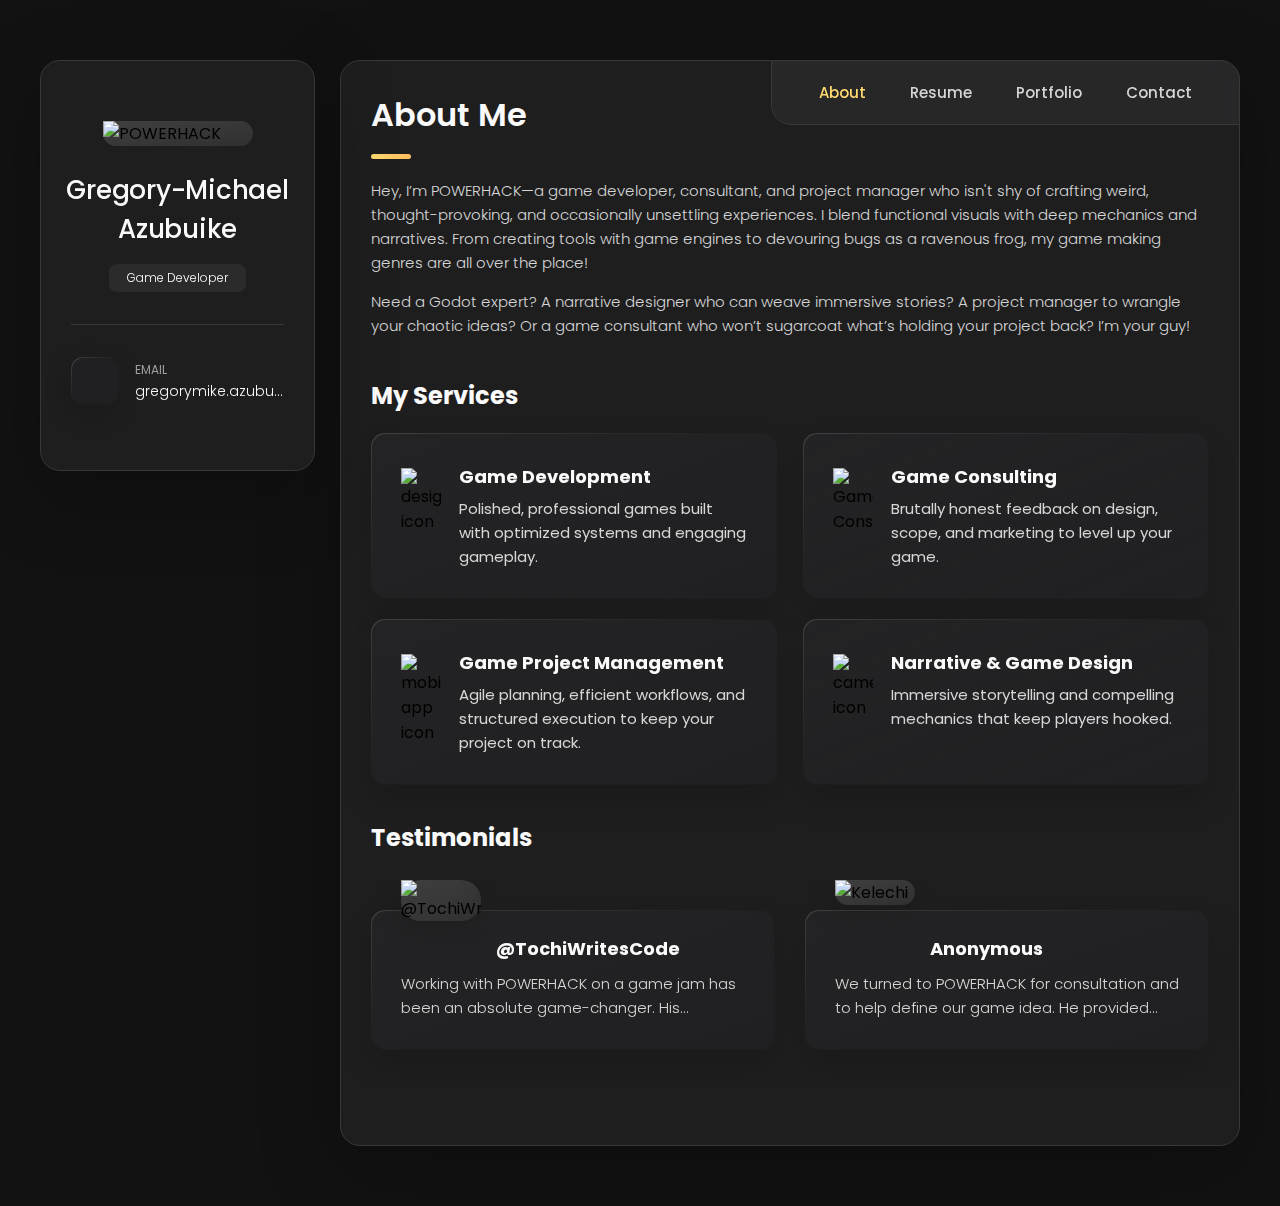
==== index.html @ 4bae6f90 "revert" ====
<!DOCTYPE html>
<html lang="en">

<head>
  <meta charset="UTF-8">
  <meta http-equiv="X-UA-Compatible" content="IE=edge">
  <meta name="viewport" content="width=device-width, initial-scale=1.0">
  <title>Personal Portfolio</title>

  <!--
    - favicon
  -->
  <!-- <link rel="shortcut icon" href="./assets/images/logo.ico" type="image/x-icon"> -->

  <!--
    - custom css link
  -->
  <link rel="stylesheet" href="./assets/css/style.css">

  <!--
    - google font link
  -->
  <link rel="preconnect" href="https://fonts.googleapis.com">
  <link rel="preconnect" href="https://fonts.gstatic.com" crossorigin>
  <link href="https://fonts.googleapis.com/css2?family=Poppins:wght@300;400;500;600&display=swap" rel="stylesheet">
</head>

<body>

  <!--
    - #MAIN
  -->

  <main>

    <!--
      - #SIDEBAR
    -->

    <aside class="sidebar" data-sidebar>

      <div class="sidebar-info">

        <figure class="avatar-box">
          <img src="./assets/images/explain-256.png" alt="POWERHACK" width="80">
        </figure>

        <div class="info-content">
          <h1 class="name" title="POWERHACK">Gregory-Michael <br>Azubuike</h1>

          <p class="title">Game Developer</p>
          <!-- <p class="title">Game Consultant</p>
          <p class="title">Project Manager</p> -->
        </div>

        <button class="info_more-btn" data-sidebar-btn>
          <span>Show Contacts</span>

          <ion-icon name="chevron-down"></ion-icon>
        </button>

      </div>

      <div class="sidebar-info_more">

        <div class="separator"></div>

        <ul class="contacts-list">

          <li class="contact-item">

            <div class="icon-box">
              <ion-icon name="mail-outline"></ion-icon>
            </div>

            <div class="contact-info">
              <p class="contact-title">Email</p>

              <a href="mailto:gregorymike.azubuike@gmail.com" class="contact-link">gregorymike.azubuike@gmail.com</a>
            </div>

          </li>

          <!-- <li class="contact-item">

            <div class="icon-box">
              <ion-icon name="phone-portrait-outline"></ion-icon>
            </div>

            <div class="contact-info">
              <p class="contact-title">Phone</p>

              <a href="tel:+12133522795" class="contact-link">+1 (213) 352-2795</a>
            </div>

          </li> -->
<!-- 
          <li class="contact-item">

            <div class="icon-box">
              <ion-icon name="calendar-outline"></ion-icon>
            </div>

            <div class="contact-info">
              <p class="contact-title">Birthday</p>

              <time datetime="06-01">June 01</time>
            </div>

          </li> -->

          <!-- <li class="contact-item">

            <div class="icon-box">
              <ion-icon name="location-outline"></ion-icon>
            </div>

            <div class="contact-info">
              <p class="contact-title">Location</p>

              <address>FCT, Abuja, Nigeria</address>
            </div>

          </li> -->

        </ul>

        <div class="separator"></div>

        <ul class="social-list">

          <li class="social-item">
            <a href="https://youtube.com/@-RedIndieGames" class="social-link">
              <ion-icon name="logo-youtube"></ion-icon>
            </a>
          </li>

          <li class="social-item">
            <a href="https://discord.com/users/powerhack" class="social-link">
              <ion-icon name="logo-discord"></ion-icon>
            </a>
          </li>

          <li class="social-item">
            <a href="https://www.linkedin.com/in/gregory-michael-azubuike-89a01724b/" class="social-link">
              <ion-icon name="logo-linkedin"></ion-icon>
            </a>
          </li>

        </ul>

      </div>

    </aside>





    <!--
      - #main-content
    -->

    <div class="main-content">

      <!--
        - #NAVBAR
      -->

      <nav class="navbar">

        <ul class="navbar-list">

          <li class="navbar-item">
            <button class="navbar-link  active" data-nav-link>About</button>
          </li>

          <li class="navbar-item">
            <button class="navbar-link" data-nav-link>Resume</button>
          </li>

          <li class="navbar-item">
            <button class="navbar-link" data-nav-link>Portfolio</button>
          </li>

          <!-- <li class="navbar-item">
            <button class="navbar-link" data-nav-link>Blog</button>
          </li> -->

          <li class="navbar-item">
            <button class="navbar-link" data-nav-link>Contact</button>
          </li>

        </ul>

      </nav>





      <!--
        - #ABOUT
      -->

      <article class="about  active" data-page="about">

        <header>
          <h2 class="h2 article-title">About me</h2>
        </header>

        <section class="about-text">
          <p>
            Hey, I’m POWERHACK—a game developer, consultant, and project manager who isn't shy of crafting weird, thought-provoking, and occasionally unsettling experiences. I blend functional visuals with deep mechanics and narratives.
            From creating tools with game engines to devouring bugs as a ravenous frog, my game making genres are all over the place!
          </p>

          <p>
            Need a Godot expert? A narrative designer who can weave immersive stories? A project manager to wrangle your chaotic ideas? Or a game consultant who won’t sugarcoat what’s holding your project back? I’m your guy!
          </p>
        </section>


        <!--
          - service
        -->

        <section class="service">

          <h3 class="h3 service-title">My Services</h3>

          <ul class="service-list">

            <li class="service-item">

              <div class="service-icon-box">
                <img src="./assets/images/gamedev.svg
                " alt="design icon" width="40">
              </div>

              <div class="service-content-box">
                <h4 class="h4 service-item-title">Game Development</h4>

                <p class="service-item-text">
                  Polished, professional games built with optimized systems and engaging gameplay.
                </p>
              </div>

            </li>

            <li class="service-item">

              <div class="service-icon-box">
                <img src="./assets/images/question.svg" alt="Game Consulting" width="40">
              </div>

              <div class="service-content-box">
                <h4 class="h4 service-item-title">Game Consulting</h4>

                <p class="service-item-text">
                  Brutally honest feedback on design, scope, and marketing to level up your game.
                </p>
              </div>

            </li>

            <li class="service-item">

              <div class="service-icon-box">
                <img src="./assets/images/project.svg" alt="mobile app icon" width="40">
              </div>

              <div class="service-content-box">
                <h4 class="h4 service-item-title">Game Project Management </h4>

                <p class="service-item-text">
                  Agile planning, efficient workflows, and structured execution to keep your project on track.
                </p>
              </div>

            </li>

            <li class="service-item">

              <div class="service-icon-box">
                <img src="./assets/images/script.svg" alt="camera icon" width="40">
              </div>

              <div class="service-content-box">
                <h4 class="h4 service-item-title">Narrative & Game Design </h4>

                <p class="service-item-text">
                  Immersive storytelling and compelling mechanics that keep players hooked.
                </p>
              </div>

            </li>

          </ul>

        </section>


        <!--
          - testimonials
        -->

        <section class="testimonials">

          <h3 class="h3 testimonials-title">Testimonials</h3>

          <ul class="testimonials-list has-scrollbar">

            <li class="testimonials-item">
              <div class="content-card" data-testimonials-item>

                <figure class="testimonials-avatar-box">
                  <img src="./assets/images/avatar-1.png" alt="@TochiWritesCode" width="60" data-testimonials-avatar>
                </figure>

                <h4 class="h4 testimonials-item-title" data-testimonials-title>@TochiWritesCode</h4>

                <div class="testimonials-text" data-testimonials-text>
                  <p>
                    Working with POWERHACK on a game jam has been an absolute game-changer. His expertise and
                    attention to detail transformed our game from an idea into a masterpiece in less than 2 days! Not joking, he is a true mastermind.
                    Highly recommended!
                  </p>
                </div>

              </div>
            </li>

            <!-- <li class="testimonials-item">
              <div class="content-card" data-testimonials-item>

                <figure class="testimonials-avatar-box">
                  <img src="./assets/images/avatar-2.png" alt="@SilentScarlet" width="60" data-testimonials-avatar>
                </figure>

                <h4 class="h4 testimonials-item-title" data-testimonials-title>@SilentScarlet</h4>

                <div class="testimonials-text" data-testimonials-text>
                  <p>
                    heck yeah! 😍
                  </p>
                </div>

              </div>
            </li> -->

            <li class="testimonials-item">
              <div class="content-card" data-testimonials-item>

                <figure class="testimonials-avatar-box">
                  <img src="./assets/images/avatar-4.png" alt="Kelechi" width="60" data-testimonials-avatar>
                </figure>

                <h4 class="h4 testimonials-item-title" data-testimonials-title>Anonymous</h4>

                <div class="testimonials-text" data-testimonials-text>
                  <p>
                    We turned to POWERHACK for consultation and to help define our game idea. He provided invaluable insights and guidance, and our game was a success! 
                    He made a huge impact and it was a pleasure working with him.
                  </p>
                </div>

              </div>
            </li>

            <li class="testimonials-item">
              <div class="content-card" data-testimonials-item>

                <figure class="testimonials-avatar-box">
                  <img src="./assets/images/avatar-3.png" alt="@Strolisa" width="60" data-testimonials-avatar>
                </figure>

                <h4 class="h4 testimonials-item-title" data-testimonials-title>@Strolisa</h4>

                <div class="testimonials-text" data-testimonials-text>
                  <p>
                    POWERHACK didn’t just inspire me, he gave me the confidence to pursue  game development.<br>
                    Also, huge congratulations to him for hitting 1,000 subscribers! Your hard work and dedication are finally getting the recognition they deserve. This is just the beginning—onward to 10K and beyond!
                  </p>
                </div>

              </div>
            </li>

          </ul>

        </section>


        <!--
          - testimonials modal
        -->

        <div class="modal-container" data-modal-container>

          <div class="overlay" data-overlay></div>

          <section class="testimonials-modal">

            <button class="modal-close-btn" data-modal-close-btn>
              <ion-icon name="close-outline"></ion-icon>
            </button>

            <div class="modal-img-wrapper">
              <figure class="modal-avatar-box">
                <img src="./assets/images/avatar-1.png" alt="@TochiWritesCode" width="80" data-modal-img>
              </figure>

              <img src="./assets/images/icon-quote.svg" alt="quote icon">
            </div>

            <div class="modal-content">

              <h4 class="h3 modal-title" data-modal-title>@TochiWritesCode</h4>

              <!-- <time datetime="2021-06-14">02 May, 2021</time> -->

              <div data-modal-text>
                <p>
                  Working with POWERHACK on a game jam has been an absolute game-changer. His expertise and
                  attention to detail transformed our game from an idea into a masterpiece in less than 2 days! Not joking, he is a true mastermind.
                  Highly recommended!
                </p>
              </div>

            </div>
            

          </section>

        </div>


        <!--
          - clients
        -->

        <!-- <section class="clients">

          <h3 class="h3 clients-title">Clients</h3>

          <ul class="clients-list has-scrollbar">

            <li class="clients-item">
              <a href="#">
                <img src="./assets/images/logo-1-color.png" alt="client logo">
              </a>
            </li>

            <li class="clients-item">
              <a href="#">
                <img src="./assets/images/logo-2-color.png" alt="client logo">
              </a>
            </li>

            <li class="clients-item">
              <a href="#">
                <img src="./assets/images/logo-3-color.png" alt="client logo">
              </a>
            </li>

            <li class="clients-item">
              <a href="#">
                <img src="./assets/images/logo-4-color.png" alt="client logo">
              </a>
            </li>

            <li class="clients-item">
              <a href="#">
                <img src="./assets/images/logo-5-color.png" alt="client logo">
              </a>
            </li>

            <li class="clients-item">
              <a href="#">
                <img src="./assets/images/logo-6-color.png" alt="client logo">
              </a>
            </li>

          </ul>

        </section> -->

      </article>





      <!--
        - #RESUME
      -->

      <article class="resume" data-page="resume">

        <header>
          <h2 class="h2 article-title">Resume</h2>
        </header>

        <section class="timeline">

          <div class="title-wrapper">
            <div class="icon-box">
              <ion-icon name="book-outline"></ion-icon>
            </div>

            <h3 class="h3">Education</h3>
          </div>

          <ol class="timeline-list">

            <li class="timeline-item">

              <h4 class="h4 timeline-item-title">Godfrey Okoye University : <br>Bachelor of science (Bsc) in computer science</h4>

              <span>2018 — 2022</span>

              <p class="timeline-text">
                I gained strong foundations in programming fundamentals, algorithms, and software development principles. Developed practical expertise in project management, web development, and system optimisation. Applied theoretical knowledge to real-world applications while honing skills in data structures and system design.
              </p>

            </li>

          </ol>

        </section>

        <section class="timeline">

          <div class="title-wrapper">
            <div class="icon-box">
              <ion-icon name="code-slash-outline"></ion-icon>
            </div>

            <h3 class="h3">Experience</h3>
          </div>

          <ol class="timeline-list">

            <li class="timeline-item">

              <h4 class="h4 timeline-item-title">Game Developer (Indie & Freelance) </h4>

              <span>2020 — Present</span>

              <p class="timeline-text"> 
                I design, develop, and publish games using the Godot engine (and sometimes Unity), managing all aspects from concept to release. I have so far published 13 independent and contracted projects, creating engaging experiences while handling everything from design and coding to publication.
              </p>

            </li>

            <li class="timeline-item">

              <h4 class="h4 timeline-item-title">Godot Educator</h4>

              <span>2023 — Present</span>

              <p class="timeline-text">
                I empower over 1,000 game developers through comprehensive tutorials, practical guidance, and direct mentorship. I also share best practices and create clear educational content that makes game development more accessible to aspiring developers.
              </p>

            </li>

            <li class="timeline-item">

              <h4 class="h4 timeline-item-title">Freelance Game Consultant</h4>

              <span>2023 — Present</span>

              <p class="timeline-text">
                I provide expert feedback and advice on game design, development workflows, and marketing strategies. I am always happy to help developers refine mechanics and optimize game performance.
                
              </p>

            </li>

          </ol>

        </section>
        <section class="timeline">

          <div class="title-wrapper">
            <div class="icon-box">
              <ion-icon name="hammer-outline"></ion-icon>
            </div>

            <h3 class="h3">Tools and Technology</h3>
          </div>

          <ol class="timeline-list">

            <li class="timeline-item">

              <h4 class="h4 timeline-item-title">Game Engines & Frameworks </h4>

              <p class="timeline-text">
                - Godot Game Engine <br>
                - Unity <br>
              </p>

            </li>

            <li class="timeline-item">

              <h4 class="h4 timeline-item-title">Visuals & Level Design</h4>

              <p class="timeline-text">
                - For 3D : Blender, MagicaVoxel, BlockBench<br>
                - For 2D : Krita, Photoshop, Aseprite, Canva <br>
                - Level Design: Tiled <br>
              </p>

            </li>

            <li class="timeline-item">

              <h4 class="h4 timeline-item-title">Sound effects and Design</h4>

              <p class="timeline-text">
                - Audacity <br>
                - LMMS <br>
              </p>

            </li>
            
            <li class="timeline-item">

              <h4 class="h4 timeline-item-title">Project Management & Version Control</h4>

              <p class="timeline-text">
                - GitHub <br>
                - Trello <br>
                - Slack <br>
                - Discord <br>
                - Notion <br>
              </p>

            </li>

            <li class="timeline-item">

              <h4 class="h4 timeline-item-title">Others</h4>

              <p class="timeline-text">
                - Python <br>
                - HTML, CSS, JavaScript <br>
                - IDE : Visual Studio Code, Sublime Text, PyCharm <br>
              </p>

            </li>

          </ol>

        </section>

        <section class="timeline">

          <div class="title-wrapper">
            <div class="icon-box">
              <ion-icon name="qr-code-outline"></ion-icon>
            </div>

            <h3 class="h3">Skills</h3>
          </div>

          
          <div class="skills-section">
            <h2><br></h2>
            <div class="skills-pentagon-container">
              <canvas id="skillsPentagon" width="500" height="500"></canvas>
              <div id="skillLabels" class="skill-labels"></div>
              <div id="skillExplanation" class="skill-explanation"></div>
            </div>
            
            <!-- Define  skills here -->
            <div id="skillsData" class="skills-data" data-skills='[
              {
                "name": "Programming", 
                "value": 80,
                "description": "The technical foundation of game development. This includes coding logic, optimizing performance, working with game engines, and implementing mechanics, AI, physics, and interactions."
              },
              {
                "name": "Game Design", 
                "value": 73,
                "description": "The art of crafting engaging and balanced gameplay. This includes designing mechanics, systems, levels, progression, and player interactions to create a compelling experience."
              },
              {
                "name": "Art & UI/UX", 
                "value": 60,
                "description": "The visual and interactive design of a game. This includes 2D/3D art, animation, UI layout, user experience design, and ensuring clarity and aesthetics enhance gameplay rather than hinder it."
              },
              {
                "name": "Narrative & Worldbuilding", 
                "value": 77,
                "description": "The storytelling and lore aspects of game development. This involves character development, dialogue writing, environmental storytelling, and crafting immersive worlds that enhance the player’s experience."
              },
              {
                "name": "Project Management", 
                "value": 75,
                "description": "The ability to organize, plan, and execute a game project efficiently. Covers time management, task delegation, scope control, budgeting, and team coordination (or self-discipline in solo development)."
              }
            ]'></div>
            
            <div class="skills-legend">
              <div class="legend-item">
                <div class="legend-color skills-fill"></div>
                <span>Skill Value</span>
              </div>
            </div>
          </div>



        </section>
        


        <!-- <section class="skill">

          <h3 class="h3 skills-title">My skills</h3>

          <ul class="skills-list content-card">

            <li class="skills-item">

              <div class="title-wrapper">
                <h5 class="h5">Game Development</h5>
                <data value="80">80%</data>
              </div>

              <div class="skill-progress-bg">
                <div class="skill-progress-fill" style="width: 80%;"></div>
              </div>

            </li>

            <li class="skills-item">

              <div class="title-wrapper">
                <h5 class="h5">Game Design Consulting</h5>
                <data value="70">70%</data>
              </div>

              <div class="skill-progress-bg">
                <div class="skill-progress-fill" style="width: 70%;"></div>
              </div>

            </li>

            <li class="skills-item">

              <div class="title-wrapper">
                <h5 class="h5">Project Management</h5>
                <data value="65">65%</data>
              </div>

              <div class="skill-progress-bg">
                <div class="skill-progress-fill" style="width: 65%;"></div>
              </div>

            </li>
 
            <li class="skills-item">

              <div class="title-wrapper">
                <h5 class="h5">Narrative Design</h5>
                <data value="75">75%</data>
              </div>

              <div class="skill-progress-bg">
                <div class="skill-progress-fill" style="width: 75%;"></div>
              </div>

            </li>

            
            <li class="skills-item">

              <div class="title-wrapper">
                <h5 class="h5">Game Design</h5>
                <data value="70">70%</data>
              </div>

              <div class="skill-progress-bg">
                <div class="skill-progress-fill" style="width: 70%;"></div>
              </div>

            </li>


          </ul>

        </section> -->

      </article>





      <!--
        - #PORTFOLIO
      -->

      <article class="portfolio" data-page="portfolio">

        <header>
          <h2 class="h2 article-title">Portfolio</h2>
        </header>

        <section class="projects">

          <ul class="filter-list">

            <li class="filter-item">
              <button class="active" data-filter-btn>All</button>
            </li>

            <li class="filter-item">
              <button data-filter-btn>games</button>
            </li>

            <li class="filter-item">
              <button data-filter-btn>tools & software</button>
            </li>

            <!-- <li class="filter-item">
              <button data-filter-btn>3d games</button>
            </li> -->

          </ul>

          <div class="filter-select-box">

            <button class="filter-select" data-select>

              <div class="select-value" data-selecct-value>Select category</div>

              <div class="select-icon">
                <ion-icon name="chevron-down"></ion-icon>
              </div>

            </button>

            <ul class="select-list">

              <li class="select-item">
                <button data-select-item>All</button>
              </li>

              <li class="select-item">
                <button data-select-item>games</button>
              </li>

              <li class="select-item">
                <button data-select-item>tools & software</button>
              </li>
<!-- 
              <li class="select-item">
                <button data-select-item>3d games</button>
              </li> -->

            </ul>

          </div>

          <ul class="project-list">

            <li class="project-item  active" data-filter-item data-category="games">
              <a href="https://redindiegames.itch.io/unauthorised">

                <figure class="project-img">
                  <div class="project-item-icon-box">
                    <ion-icon name="eye-outline"></ion-icon>
                  </div>

                  <img src="https://img.itch.zone/aW1nLzE4NzgxODk4LmdpZg==/360x286%23c/%2BljTxh.gif" alt="Unauthorised">
                </figure>

                <h3 class="project-title">Unauthorised</h3>

                <p class="project-category">2D Game</p>

              </a>
            </li>

            <li class="project-item  active" data-filter-item data-category="games">
              <a href="https://powerhack.itch.io/santan32bit">

                <figure class="project-img">
                  <div class="project-item-icon-box">
                    <ion-icon name="eye-outline"></ion-icon>
                  </div>

                  <img src="https://img.itch.zone/aW1nLzEyMzA4MjM5LnBuZw==/360x286%23c/2V0YDe.png" alt="santan" loading="lazy">
                </figure>

                <h3 class="project-title">Sa(n)tan</h3>

                <p class="project-category">3D Game</p>

              </a>
            </li>

            <li class="project-item  active" data-filter-item data-category="games">
              <a href="https://powerhack.itch.io/dreambots">

                <figure class="project-img">
                  <div class="project-item-icon-box">
                    <ion-icon name="eye-outline"></ion-icon>
                  </div>

                  <img src="https://img.itch.zone/aW1nLzExNjI3NTgxLnBuZw==/360x286%23c/L5e4j0.png" alt="dreambots" loading="lazy">
                </figure>

                <h3 class="project-title">Dreambots</h3>

                <p class="project-category">2D Game</p>

              </a>
            </li>

            <li class="project-item  active" data-filter-item data-category="games">
              <a href="https://powerhack.itch.io/bug-eater">

                <figure class="project-img">
                  <div class="project-item-icon-box">
                    <ion-icon name="eye-outline"></ion-icon>
                  </div>

                  <img src="https://img.itch.zone/aW1nLzU4NDkzNzYucG5n/360x286%23c/xxfC9f.png" alt="bugeater" loading="lazy">
                </figure>

                <h3 class="project-title">Bug Eater</h3>

                <p class="project-category">2D Game</p>

              </a>
            </li>

            <li class="project-item  active" data-filter-item data-category="tools & software">
              <a href="https://t.me/MyIgda_bot">

                <figure class="project-img">
                  <div class="project-item-icon-box">
                    <ion-icon name="eye-outline"></ion-icon>
                  </div>

                  <img src="assets/images/migda.png" alt="migda" loading="lazy">
                </figure>

                <h3 class="project-title">My Intelligent GameDev Assistant</h3>

                <p class="project-category">Tool</p>

              </a>
            </li>


            <li class="project-item  active" data-filter-item data-category="games">
              <a href="https://redindiegames.itch.io/tap">

                <figure class="project-img">
                  <div class="project-item-icon-box">
                    <ion-icon name="eye-outline"></ion-icon>
                  </div>

                  <img src="https://img.itch.zone/aW1nLzQ0MTk5NzQucG5n/360x286%23c/MjFBuL.png" alt="toanotherplanet" loading="lazy">
                </figure>

                <h3 class="project-title">To Another Planet</h3>

                <p class="project-category">2D Game</p>

              </a>
            </li>

            <li class="project-item  active" data-filter-item data-category="games">
              <a href="https://powerhack.itch.io/memories">

                <figure class="project-img">
                  <div class="project-item-icon-box">
                    <ion-icon name="eye-outline"></ion-icon>
                  </div>

                  <img src="https://img.itch.zone/aW1nLzEyMDQxOTQzLnBuZw==/360x286%23c/g9iQQh.png" alt="memories" loading="lazy">
                </figure>

                <h3 class="project-title">Memories</h3>

                <p class="project-category">3D Game</p>

              </a>
            </li>

            <li class="project-item  active" data-filter-item data-category="games">
              <a href="https://powerhack.itch.io/crystal-dreamz">

                <figure class="project-img">
                  <div class="project-item-icon-box">
                    <ion-icon name="eye-outline"></ion-icon>
                  </div>

                  <img src="https://img.itch.zone/aW1nLzUwNzkzMzEucG5n/360x286%23c/pOhbIj.png" alt="summary" loading="lazy">
                </figure>

                <h3 class="project-title">Crystal Dreamz</h3>

                <p class="project-category">2D Game</p>

              </a>
            </li>

            <li class="project-item  active" data-filter-item data-category="games">
              <a href="https://powerhack.itch.io/its-clausin-time">

                <figure class="project-img">
                  <div class="project-item-icon-box">
                    <ion-icon name="eye-outline"></ion-icon>
                  </div>

                  <img src="https://img.itch.zone/aW1nLzE0NDMxNTAwLnBuZw==/360x286%23c/Wfcuc7.png" alt="santa run" loading="lazy">
                </figure>

                <h3 class="project-title">It's Clausin' Time</h3>

                <p class="project-category">2D Game</p>

              </a>
            </li>

            <li class="project-item  active" data-filter-item data-category="tools & software">
              <a href="https://github.com/POWERHACK69/Interactive_Story_System/tree/3ac12b8e56414c4d2d424027c22a490be55dadd4">

                <figure class="project-img">
                  <div class="project-item-icon-box">
                    <ion-icon name="eye-outline"></ion-icon>
                  </div>

                  <img src="./assets/images/story.png" alt="story" loading="lazy">
                </figure>

                <h3 class="project-title">Interactive Story System (W.I.P)</h3>

                <p class="project-category">Tool</p>

              </a>
            </li>

            

          </ul>

        </section>

      </article>





      <!--
        - #BLOG
      -->

      <!-- <article class="blog" data-page="blog">

        <header>
          <h2 class="h2 article-title">Blog (coming soon)</h2>
        </header> -->

        <!-- Uncomment for blogs -->

        <!-- <section class="blog-posts">

          <ul class="blog-posts-list">

            <li class="blog-post-item">
              <a href="#">

                <figure class="blog-banner-box">
                  <img src="./assets/images/blog-1.jpg" alt="Design conferences in 2022" loading="lazy">
                </figure>

                <div class="blog-content">

                  <div class="blog-meta">
                    <p class="blog-category">Design</p>

                    <span class="dot"></span>

                    <time datetime="2022-02-23">Fab 23, 2022</time>
                  </div>

                  <h3 class="h3 blog-item-title">Design conferences in 2022</h3>

                  <p class="blog-text">
                    Veritatis et quasi architecto beatae vitae dicta sunt, explicabo.
                  </p>

                </div>

              </a>
            </li>

            <li class="blog-post-item">
              <a href="#">

                <figure class="blog-banner-box">
                  <img src="./assets/images/blog-2.jpg" alt="Best fonts every designer" loading="lazy">
                </figure>

                <div class="blog-content">

                  <div class="blog-meta">
                    <p class="blog-category">Design</p>

                    <span class="dot"></span>

                    <time datetime="2022-02-23">Fab 23, 2022</time>
                  </div>

                  <h3 class="h3 blog-item-title">Best fonts every designer</h3>

                  <p class="blog-text">
                    Sed ut perspiciatis, nam libero tempore, cum soluta nobis est eligendi.
                  </p>

                </div>

              </a>
            </li>

            <li class="blog-post-item">
              <a href="#">

                <figure class="blog-banner-box">
                  <img src="./assets/images/blog-3.jpg" alt="Design digest #80" loading="lazy">
                </figure>

                <div class="blog-content">

                  <div class="blog-meta">
                    <p class="blog-category">Design</p>

                    <span class="dot"></span>

                    <time datetime="2022-02-23">Fab 23, 2022</time>
                  </div>

                  <h3 class="h3 blog-item-title">Design digest #80</h3>

                  <p class="blog-text">
                    Excepteur sint occaecat cupidatat no proident, quis nostrum exercitationem ullam corporis suscipit.
                  </p>

                </div>

              </a>
            </li>

            <li class="blog-post-item">
              <a href="#">

                <figure class="blog-banner-box">
                  <img src="./assets/images/blog-4.jpg" alt="UI interactions of the week" loading="lazy">
                </figure>

                <div class="blog-content">

                  <div class="blog-meta">
                    <p class="blog-category">Design</p>

                    <span class="dot"></span>

                    <time datetime="2022-02-23">Fab 23, 2022</time>
                  </div>

                  <h3 class="h3 blog-item-title">UI interactions of the week</h3>

                  <p class="blog-text">
                    Enim ad minim veniam, consectetur adipiscing elit, quis nostrud exercitation ullamco laboris nisi.
                  </p>

                </div>

              </a>
            </li>

            <li class="blog-post-item">
              <a href="#">

                <figure class="blog-banner-box">
                  <img src="./assets/images/blog-5.jpg" alt="The forgotten art of spacing" loading="lazy">
                </figure>

                <div class="blog-content">

                  <div class="blog-meta">
                    <p class="blog-category">Design</p>

                    <span class="dot"></span>

                    <time datetime="2022-02-23">Fab 23, 2022</time>
                  </div>

                  <h3 class="h3 blog-item-title">The forgotten art of spacing</h3>

                  <p class="blog-text">
                    Maxime placeat, sed do eiusmod tempor incididunt ut labore et dolore magna aliqua.
                  </p>

                </div>

              </a>
            </li>

            <li class="blog-post-item">
              <a href="#">

                <figure class="blog-banner-box">
                  <img src="./assets/images/blog-6.jpg" alt="Design digest #79" loading="lazy">
                </figure>

                <div class="blog-content">

                  <div class="blog-meta">
                    <p class="blog-category">Design</p>

                    <span class="dot"></span>

                    <time datetime="2022-02-23">Fab 23, 2022</time>
                  </div>

                  <h3 class="h3 blog-item-title">Design digest #79</h3>

                  <p class="blog-text">
                    Optio cumque nihil impedit uo minus quod maxime placeat, velit esse cillum.
                  </p>

                </div>

              </a>
            </li>

          </ul>

        </section> -->

      <!-- </article> -->





      <!--
        - #CONTACT
      -->

      <article class="contact" data-page="contact">

        <header>
          <h2 class="h2 article-title">Contact</h2>
        </header>

        <!-- <section class="mapbox" data-mapbox>
          <figure>
            <iframe
              src="https://www.google.com/maps/embed?pb=!1m18!1m12!1m3!1d199666.5651251294!2d-121.58334177520186!3d38.56165006739519!2m3!1f0!2f0!3f0!3m2!1i1024!2i768!4f13.1!3m3!1m2!1s0x809ac672b28397f9%3A0x921f6aaa74197fdb!2sSacramento%2C%20CA%2C%20USA!5e0!3m2!1sen!2sbd!4v1647608789441!5m2!1sen!2sbd"
              width="400" height="300" loading="lazy"></iframe>
          </figure>
        </section> -->

        <section class="contact-form">
          <h3 class="h3 form-title">Contact Form</h3>
        
          <form action="https://formsubmit.co/gregorymike.azubuike@gmail.com" method= "POST" class="form" data-form>
        
            <div class="input-wrapper">
              <input type="text" name="fullname" class="form-input" placeholder="Full name" required data-form-input>
              <input type="email" name="email" class="form-input" placeholder="Email address" required data-form-input>
            </div>
        
            <textarea name="message" class="form-input" placeholder="Your Message" required data-form-input></textarea>
        
            <!-- Hidden Inputs -->
            <input type="hidden" name="_next" value="https://powerhack69.github.io/thanks4contact/">
            <input type="hidden" name="_subject" value="New Contact Form Submission">
            <input type="hidden" name="_captcha" value="false">
        
            <button class="form-btn" type="submit" data-form-btn>
              <ion-icon name="paper-plane"></ion-icon>
              <span>Send Message</span>
            </button>
        
          </form>
        </section>
        

      </article>

    </div>

  </main>






  <!--
    - custom js link
  -->
  <script src="./assets/js/script.js"></script>

  <!--
    - ionicon link
  -->
  <script type="module" src="https://unpkg.com/ionicons@5.5.2/dist/ionicons/ionicons.esm.js"></script>
  <script nomodule src="https://unpkg.com/ionicons@5.5.2/dist/ionicons/ionicons.js"></script>

</body>

</html>
---- assets/css/style.css ----
/*-----------------------------------*\
  #style.css
\*-----------------------------------*/


/**
 * copyright 2022 @codewithsadee
 */





/*-----------------------------------*\
  #CUSTOM PROPERTY
\*-----------------------------------*/

:root {

  /**
   * colors
   */

  /* gradient */

  --bg-gradient-onyx: linear-gradient(
    to bottom right, 
    hsl(240, 1%, 25%) 3%, 
    hsl(0, 0%, 19%) 97%
  );
  --bg-gradient-jet: linear-gradient(
    to bottom right, 
    hsla(240, 1%, 18%, 0.251) 0%, 
    hsla(240, 2%, 11%, 0) 100%
  ), hsl(240, 2%, 13%);
  --bg-gradient-yellow-1: linear-gradient(
    to bottom right, 
    hsl(45, 100%, 71%) 0%, 
    hsla(36, 100%, 69%, 0) 50%
  );
  --bg-gradient-yellow-2: linear-gradient(
    135deg, 
    hsla(45, 100%, 71%, 0.251) 0%, 
    hsla(35, 100%, 68%, 0) 59.86%
  ), hsl(240, 2%, 13%);
  --border-gradient-onyx: linear-gradient(
    to bottom right, 
    hsl(0, 0%, 25%) 0%, 
    hsla(0, 0%, 25%, 0) 50%
  );
  --text-gradient-yellow: linear-gradient(
    to right, 
    hsl(45, 100%, 72%), 
    hsl(35, 100%, 68%)
  );

  /* solid */

  --jet: hsl(0, 0%, 22%);
  --onyx: hsl(240, 1%, 17%);
  --eerie-black-1: hsl(240, 2%, 13%);
  --eerie-black-2: hsl(240, 2%, 12%);
  --smoky-black: hsl(0, 0%, 7%);
  --white-1: hsl(0, 0%, 100%);
  --white-2: hsl(0, 0%, 98%);
  --orange-yellow-crayola: hsl(45, 100%, 72%);
  --vegas-gold: hsl(45, 54%, 58%);
  --light-gray: hsl(0, 0%, 84%);
  --light-gray-70: hsla(0, 0%, 84%, 0.7);
  --bittersweet-shimmer: hsl(0, 43%, 51%);

  /**
   * typography
   */

  /* font-family */
  --ff-poppins: 'Poppins', sans-serif;

  /* font-size */
  --fs-1: 24px;
  --fs-2: 18px;
  --fs-3: 17px;
  --fs-4: 16px;
  --fs-5: 15px;
  --fs-6: 14px;
  --fs-7: 13px;
  --fs-8: 11px;

  /* font-weight */
  --fw-300: 300;
  --fw-400: 400;
  --fw-500: 500;
  --fw-600: 600;

  /**
   * shadow
   */
  
  --shadow-1: -4px 8px 24px hsla(0, 0%, 0%, 0.25);
  --shadow-2: 0 16px 30px hsla(0, 0%, 0%, 0.25);
  --shadow-3: 0 16px 40px hsla(0, 0%, 0%, 0.25);
  --shadow-4: 0 25px 50px hsla(0, 0%, 0%, 0.15);
  --shadow-5: 0 24px 80px hsla(0, 0%, 0%, 0.25);

  /**
   * transition
   */

  --transition-1: 0.25s ease;
  --transition-2: 0.5s ease-in-out;

}





/*-----------------------------------*\
  #RESET
\*-----------------------------------*/

*, *::before, *::after {
  margin: 0;
  padding: 0;
  box-sizing: border-box;
}

a { text-decoration: none; }

li { list-style: none; }

img, ion-icon, a, button, time, span { display: block; }

button {
  font: inherit;
  background: none;
  border: none;
  text-align: left;
  cursor: pointer;
}

input, textarea {
  display: block;
  width: 100%;
  background: none;
  font: inherit;
}

::selection {
  background: var(--orange-yellow-crayola);
  color: var(--smoky-black);
}

:focus { outline-color: var(--orange-yellow-crayola); }

html { font-family: var(--ff-poppins); }

body { background: var(--smoky-black); }





/*-----------------------------------*\
  #REUSED STYLE
\*-----------------------------------*/

.sidebar,
article {
  background: var(--eerie-black-2);
  border: 1px solid var(--jet);
  border-radius: 20px;
  padding: 15px;
  box-shadow: var(--shadow-1);
  z-index: 1;
}

.separator {
  width: 100%;
  height: 1px;
  background: var(--jet);
  margin: 16px 0;
}

.icon-box {
  position: relative;
  background: var(--border-gradient-onyx);
  width: 30px;
  height: 30px;
  border-radius: 8px;
  display: flex;
  justify-content: center;
  align-items: center;
  font-size: 16px;
  color: var(--orange-yellow-crayola);
  box-shadow: var(--shadow-1);
  z-index: 1;
}

.icon-box::before {
  content: "";
  position: absolute;
  inset: 1px;
  background: var(--eerie-black-1);
  border-radius: inherit;
  z-index: -1;
}

.icon-box ion-icon { --ionicon-stroke-width: 35px; }

article { display: none; }

article.active {
  display: block;
  animation: fade 0.5s ease backwards;
}

@keyframes fade {
  0% { opacity: 0; }
  100% { opacity: 1; }
}

.h2,
.h3,
.h4,
.h5 {
  color: var(--white-2);
  text-transform: capitalize;
}

.h2 { font-size: var(--fs-1); }

.h3 { font-size: var(--fs-2); }

.h4 { font-size: var(--fs-4); }

.h5 {
  font-size: var(--fs-7);
  font-weight: var(--fw-500);
}

.article-title {
  position: relative;
  padding-bottom: 7px;
}

.article-title::after {
  content: "";
  position: absolute;
  bottom: 0;
  left: 0;
  width: 30px;
  height: 3px;
  background: var(--text-gradient-yellow);
  border-radius: 3px;
}

.has-scrollbar::-webkit-scrollbar {
  width: 5px; /* for vertical scrollbar */
  height: 5px; /* for horizontal scrollbar */
}

.has-scrollbar::-webkit-scrollbar-track {
  background: var(--onyx);
  border-radius: 5px;
}

.has-scrollbar::-webkit-scrollbar-thumb {
  background: var(--orange-yellow-crayola);
  border-radius: 5px;
}

.has-scrollbar::-webkit-scrollbar-button { width: 20px; }

.content-card {
  position: relative;
  background: var(--border-gradient-onyx);
  padding: 15px;
  padding-top: 45px;
  border-radius: 14px;
  box-shadow: var(--shadow-2);
  cursor: pointer;
  z-index: 1;
}

.content-card::before {
  content: "";
  position: absolute;
  inset: 1px;
  background: var(--bg-gradient-jet);
  border-radius: inherit;
  z-index: -1;
}





/*-----------------------------------*\
  #MAIN
\*-----------------------------------*/

main {
  margin: 15px 12px;
  margin-bottom: 75px;
  min-width: 259px;
}





/*-----------------------------------*\
  #SIDEBAR
\*-----------------------------------*/

.sidebar {
  margin-bottom: 15px;
  max-height: 112px;
  overflow: hidden;
  transition: var(--transition-2);
}

.sidebar.active { max-height: 405px; }

.sidebar-info {
  position: relative;
  display: flex;
  justify-content: flex-start;
  align-items: center;
  gap: 15px;
}

.avatar-box {
  background: var(--bg-gradient-onyx);
  border-radius: 20px;
}

.info-content .name {
  color: var(--white-2);
  font-size: var(--fs-3);
  font-weight: var(--fw-500);
  letter-spacing: -0.25px;
  margin-bottom: 10px;
}

.info-content .title {
  color: var(--white-1);
  background: var(--onyx);
  font-size: var(--fs-8);
  font-weight: var(--fw-300);
  width: max-content;
  padding: 3px 12px;
  border-radius: 8px;
}

.info_more-btn {
  position: absolute;
  top: -15px;
  right: -15px;
  border-radius: 0 15px;
  font-size: 13px;
  color: var(--orange-yellow-crayola);
  background: var(--border-gradient-onyx);
  padding: 10px;
  box-shadow: var(--shadow-2);
  transition: var(--transition-1);
  z-index: 1;
}

.info_more-btn::before {
  content: "";
  position: absolute;
  inset: 1px;
  border-radius: inherit;
  background: var(--bg-gradient-jet);
  transition: var(--transition-1);
  z-index: -1;
}

.info_more-btn:hover,
.info_more-btn:focus { background: var(--bg-gradient-yellow-1); }

.info_more-btn:hover::before,
.info_more-btn:focus::before { background: var(--bg-gradient-yellow-2); }

.info_more-btn span { display: none; }

.sidebar-info_more {
  opacity: 0;
  visibility: hidden;
  transition: var(--transition-2);
}

.sidebar.active .sidebar-info_more {
  opacity: 1;
  visibility: visible;
}

.contacts-list {
  display: grid;
  grid-template-columns: 1fr;
  gap: 16px;
}

.contact-item {
  min-width: 100%;
  display: flex;
  align-items: center;
  gap: 16px;
}

.contact-info {
  max-width: calc(100% - 46px);
  width: calc(100% - 46px);
}

.contact-title {
  color: var(--light-gray-70);
  font-size: var(--fs-8);
  text-transform: uppercase;
  margin-bottom: 2px;
}

.contact-info :is(.contact-link, time, address) {
  color: var(--white-2);
  font-size: var(--fs-7);
}

.contact-info address { font-style: normal; }

.social-list {
  display: flex;
  justify-content: flex-start;
  align-items: center;
  gap: 15px;
  padding-bottom: 4px;
  padding-left: 7px;
}

.social-item .social-link {
  color: var(--light-gray-70);
  font-size: 18px;
}


.social-item .social-link:hover { color: var(--light-gray); }





/*-----------------------------------*\
  #NAVBAR
\*-----------------------------------*/

.navbar {
  position: fixed;
  bottom: 0;
  left: 0;
  width: 100%;
  background: hsla(240, 1%, 17%, 0.75);
  backdrop-filter: blur(10px);
  border: 1px solid var(--jet);
  border-radius: 12px 12px 0 0;
  box-shadow: var(--shadow-2);
  z-index: 5;
}

.navbar-list {
  display: flex;
  flex-wrap: wrap;
  justify-content: center;
  align-items: center;
  padding: 0 10px;
}

.navbar-link {
  color: var(--light-gray);
  font-size: var(--fs-8);
  padding: 20px 7px;
  transition: color var(--transition-1);
}

.navbar-link:hover,
.navbar-link:focus { color: var(--light-gray-70); }

.navbar-link.active { color: var(--orange-yellow-crayola); }





/*-----------------------------------*\
  #ABOUT
\*-----------------------------------*/

.about .article-title { margin-bottom: 15px; }

.about-text {
  color: var(--light-gray);
  font-size: var(--fs-6);
  font-weight: var(--fw-300);
  line-height: 1.6;
}

.about-text p { margin-bottom: 15px; }



/**
 * #service 
 */

.service { margin-bottom: 35px; }

.service-title { margin-bottom: 20px; }

.service-list {
  display: grid;
  grid-template-columns: 1fr;
  gap: 20px;
}

.service-item {
  position: relative;
  background: var(--border-gradient-onyx);
  padding: 20px;
  border-radius: 14px;
  box-shadow: var(--shadow-2);
  z-index: 1;
}

.service-item::before {
  content: "";
  position: absolute;
  inset: 1px;
  background: var(--bg-gradient-jet);
  border-radius: inherit;
  z-index: -1;
}

.service-icon-box { margin-bottom: 10px; }

.service-icon-box img { margin: auto; }

.service-content-box { text-align: center; }

.service-item-title { margin-bottom: 7px; }

.service-item-text {
  color: var(--light-gray);
  font-size: var(--fs-6);
  font-weight: var(--fw-3);
  line-height: 1.6;
}


/**
 * #testimonials 
 */

.testimonials { margin-bottom: 30px; }

.testimonials-title { margin-bottom: 20px; }

.testimonials-list {
  display: flex;
  justify-content: flex-start;
  align-items: flex-start;
  gap: 15px;
  margin: 0 -15px;
  padding: 25px 15px;
  padding-bottom: 35px;
  overflow-x: auto;
  scroll-behavior: smooth;
  overscroll-behavior-inline: contain;
  scroll-snap-type: inline mandatory;
}

.testimonials-item {
  min-width: 100%;
  scroll-snap-align: center;
}

.testimonials-avatar-box {
  position: absolute;
  top: 0;
  left: 0;
  transform: translate(15px, -25px);
  background: var(--bg-gradient-onyx);
  border-radius: 14px;
  box-shadow: var(--shadow-1);
}

.testimonials-item-title { margin-bottom: 7px; }

.testimonials-text {
  color: var(--light-gray);
  font-size: var(--fs-6);
  font-weight: var(--fw-300);
  line-height: 1.6;
  display: -webkit-box;
  line-clamp: 4;
  -webkit-line-clamp: 4;
  -webkit-box-orient: vertical;
  overflow: hidden;
}


/**
 * #testimonials-modal
 */

.modal-container {
  position: fixed;
  top: 0;
  left: 0;
  width: 100%;
  height: 100%;
  display: flex;
  justify-content: center;
  align-items: center;
  overflow-y: auto;
  overscroll-behavior: contain;
  z-index: 20;
  pointer-events: none;
  visibility: hidden;
}

.modal-container::-webkit-scrollbar { display: none; }

.modal-container.active {
  pointer-events: all;
  visibility: visible;
}

.overlay {
  position: fixed;
  top: 0;
  left: 0;
  width: 100%;
  height: 100vh;
  background: hsl(0, 0%, 5%);
  opacity: 0;
  visibility: hidden;
  pointer-events: none;
  z-index: 1;
  transition: var(--transition-1);
}

.overlay.active {
  opacity: 0.8;
  visibility: visible;
  pointer-events: all;
}

.testimonials-modal {
  background: var(--eerie-black-2);
  position: relative;
  padding: 15px;
  margin: 15px 12px;
  border: 1px solid var(--jet);
  border-radius: 14px;
  box-shadow: var(--shadow-5);
  transform: scale(1.2);
  opacity: 0;
  transition: var(--transition-1);
  z-index: 2;
}

.modal-container.active .testimonials-modal {
  transform: scale(1);
  opacity: 1;
}

.modal-close-btn {
  position: absolute;
  top: 15px;
  right: 15px;
  background: var(--onyx);
  border-radius: 8px;
  width: 32px;
  height: 32px;
  display: flex;
  justify-content: center;
  align-items: center;
  color: var(--white-2);
  font-size: 18px;
  opacity: 0.7;
}

.modal-close-btn:hover,
.modal-close-btn:focus { opacity: 1; }

.modal-close-btn ion-icon { --ionicon-stroke-width: 50px; }

.modal-avatar-box {
  background: var(--bg-gradient-onyx);
  width: max-content;
  border-radius: 14px;
  margin-bottom: 15px;
  box-shadow: var(--shadow-2);
}

.modal-img-wrapper > img { display: none; }

.modal-title { margin-bottom: 4px; }

.modal-content time {
  font-size: var(--fs-6);
  color: var(--light-gray-70);
  font-weight: var(--fw-300);
  margin-bottom: 10px;
}

.modal-content p {
  color: var(--light-gray);
  font-size: var(--fs-6);
  font-weight: var(--fw-300);
  line-height: 1.6;
}


/**
 * #clients 
 */

.clients { margin-bottom: 15px; }

.clients-list {
  display: flex;
  justify-content: flex-start;
  align-items: flex-start;
  gap: 15px;
  margin: 0 -15px;
  padding: 25px;
  padding-bottom: 25px;
  overflow-x: auto;
  scroll-behavior: smooth;
  overscroll-behavior-inline: contain;
  scroll-snap-type: inline mandatory;
  scroll-padding-inline: 25px;
}

.clients-item {
  min-width: 50%;
  scroll-snap-align: start;
}

.clients-item img {
  width: 100%;
  filter: grayscale(1);
  transition: var(--transition-1);
}

.clients-item img:hover { filter: grayscale(0); }





/*-----------------------------------*\
  #RESUME
\*-----------------------------------*/

.article-title { margin-bottom: 30px; }


/**
 * education and experience 
 */

.timeline { margin-bottom: 30px; }

.timeline .title-wrapper {
  display: flex;
  align-items: center;
  gap: 15px;
  margin-bottom: 25px;
}

.timeline-list {
  font-size: var(--fs-6);
  margin-left: 45px;
}

.timeline-item { position: relative; }

.timeline-item:not(:last-child) { margin-bottom: 20px; }

.timeline-item-title {
  font-size: var(--fs-6);
  line-height: 1.3;
  margin-bottom: 7px;
}

.timeline-list span {
  color: var(--vegas-gold);
  font-weight: var(--fw-400);
  line-height: 1.6;
}

.timeline-item:not(:last-child)::before {
  content: "";
  position: absolute;
  top: -25px;
  left: -30px;
  width: 1px;
  height: calc(100% + 50px);
  background: var(--jet);
}

.timeline-item::after {
  content: "";
  position: absolute;
  top: 5px;
  left: -33px;
  height: 6px;
  width: 6px;
  background: var(--text-gradient-yellow);
  border-radius: 50%;
  box-shadow: 0 0 0 4px var(--jet);
}

.timeline-text {
  color: var(--light-gray);
  font-weight: var(--fw-300);
  line-height: 1.6;
}


/**
 * skills bar, old code 
 */

/* .skills-title { margin-bottom: 20px; }

.skills-list { padding: 20px; }


.skills-item:not(:last-child) { margin-bottom: 15px; }

.skill .title-wrapper {
  display: flex;
  align-items: center;
  gap: 5px;
  margin-bottom: 8px;
}

.skill .title-wrapper data {
  color: var(--light-gray);
  font-size: var(--fs-7);
  font-weight: var(--fw-300);
}

.skill-progress-bg {
  background: var(--jet);
  width: 100%;
  height: 8px;
  border-radius: 10px;
}

.skill-progress-fill {
  background: var(--text-gradient-yellow);
  height: 100%;
  border-radius: inherit;
} */


/* CSS for the skills pentagon with explanation box */
.skills-section {
  padding: 20px;
  display: flex;
  flex-direction: column;
  align-items: center;
}

.skills-pentagon-container {
  position: relative;
  width: 500px;
  height: 500px;
  margin-bottom: 40px;
}

.skill-labels {
  position: absolute;
  width: 100%;
  height: 100%;
  top: 0;
  left: 0;
}

.skill-label {
  position: absolute;
  font-weight: bold;
  text-align: center;
  width: 150px;
  color: white;
  cursor: pointer;
  transition: color 0.2s ease;
}

.skill-label:hover {
  color: #FFD700;
}

.skill-percentage {
  display: block;
  font-size: 1.2rem;
  color: #FFD700;
  margin-top: 5px;
}

.skill-explanation {
  position: absolute;
  background-color: rgba(40, 40, 40, 0.95);
  border: 2px solid #FFD700;
  border-radius: 8px;
  padding: 15px;
  width: 300px;
  color: white;
  font-size: 0.9rem;
  line-height: 1.4;
  z-index: 10;
  box-shadow: 0 4px 10px rgba(0, 0, 0, 0.5);
  opacity: 0;
  visibility: hidden;
  transition: opacity 0.3s, visibility 0.3s;
}

.skill-explanation.visible {
  opacity: 1;
  visibility: visible;
}

.skill-explanation-title {
  color: #FFD700;
  font-weight: bold;
  margin-bottom: 8px;
  font-size: 1rem;
}

.skills-legend {
  display: flex;
  flex-direction: column;
  gap: 10px;
  margin-top: 20px;
}

.legend-item {
  display: flex;
  align-items: center;
  gap: 10px;
  color: white;
}

.legend-color {
  width: 20px;
  height: 20px;
  border-radius: 4px;
}

.skills-fill {
  background-color: rgba(255, 215, 0, 0.7);
}

.skills-background {
  background-color: rgba(255, 215, 0, 0.2);
}

/* Hide the skills data element */
.skills-data {
  display: none;
}



/*-----------------------------------*\
  #PORTFOLIO
\*-----------------------------------*/

.filter-list { display: none; }

.filter-select-box {
  position: relative;
  margin-bottom: 25px;
}

.filter-select {
  background: var(--eerie-black-2);
  color: var(--light-gray);
  display: flex;
  justify-content: space-between;
  align-items: center;
  width: 100%;
  padding: 12px 16px;
  border: 1px solid var(--jet);
  border-radius: 14px;
  font-size: var(--fs-6);
  font-weight: var(--fw-300);
}

.filter-select.active .select-icon { transform: rotate(0.5turn); }

.select-list {
  background: var(--eerie-black-2);
  position: absolute;
  top: calc(100% + 6px);
  width: 100%;
  padding: 6px;
  border: 1px solid var(--jet);
  border-radius: 14px;
  z-index: 2;
  opacity: 0;
  visibility: hidden;
  pointer-events: none;
  transition: 0.15s ease-in-out;
}

.filter-select.active + .select-list {
  opacity: 1;
  visibility: visible;
  pointer-events: all;
}

.select-item button {
  background: var(--eerie-black-2);
  color: var(--light-gray);
  font-size: var(--fs-6);
  font-weight: var(--fw-300);
  text-transform: capitalize;
  width: 100%;
  padding: 8px 10px;
  border-radius: 8px;
}

.select-item button:hover { --eerie-black-2: hsl(240, 2%, 20%); }

.project-list {
  display: grid;
  grid-template-columns: 1fr;
  gap: 30px;
  margin-bottom: 10px;
}

.project-item { display: none; }

.project-item.active {
  display: block;
  animation: scaleUp 0.25s ease forwards;
}

@keyframes scaleUp {
  0% { transform: scale(0.5); }
  100% { transform: scale(1); }
}

.project-item > a { width: 100%; }

.project-img {
  position: relative;
  width: 100%;
  height: 200px;
  border-radius: 16px;
  overflow: hidden;
  margin-bottom: 15px;
}

.project-img::before {
  content: "";
  position: absolute;
  top: 0;
  left: 0;
  width: 100%;
  height: 100%;
  background: transparent;
  z-index: 1;
  transition: var(--transition-1);
}

.project-item > a:hover .project-img::before { background: hsla(0, 0%, 0%, 0.5); }

.project-item-icon-box {
  --scale: 0.8;

  background: var(--jet);
  color: var(--orange-yellow-crayola);
  position: absolute;
  top: 50%;
  left: 50%;
  transform: translate(-50%, -50%) scale(var(--scale));
  font-size: 20px;
  padding: 18px;
  border-radius: 12px;
  opacity: 0;
  z-index: 1;
  transition: var(--transition-1);
}

.project-item > a:hover .project-item-icon-box {
  --scale: 1;
  opacity: 1;
}

.project-item-icon-box ion-icon { --ionicon-stroke-width: 50px; }

.project-img img {
  width: 100%;
  height: 100%;
  object-fit: cover;
  transition: var(--transition-1);
}

.project-item > a:hover img { transform: scale(1.1); }

.project-title,
.project-category { margin-left: 10px; }

.project-title {
  color: var(--white-2);
  font-size: var(--fs-5);
  font-weight: var(--fw-400);
  text-transform: capitalize;
  line-height: 1.3;
}

.project-category {
  color: var(--light-gray-70);
  font-size: var(--fs-6);
  font-weight: var(--fw-300);
}





/*-----------------------------------*\
  #BLOG
\*-----------------------------------*/

.blog-posts { margin-bottom: 10px; }

.blog-posts-list {
  display: grid;
  grid-template-columns: 1fr;
  gap: 20px;
}

.blog-post-item > a {
  position: relative;
  background: var(--border-gradient-onyx);
  height: 100%;
  box-shadow: var(--shadow-4);
  border-radius: 16px;
  z-index: 1;
}

.blog-post-item > a::before {
  content: "";
  position: absolute;
  inset: 1px;
  border-radius: inherit;
  background: var(--eerie-black-1);
  z-index: -1;
}

.blog-banner-box {
  width: 100%;
  height: 200px;
  border-radius: 12px;
  overflow: hidden;
}

.blog-banner-box img {
  width: 100%;
  height: 100%;
  object-fit: cover;
  transition: var(--transition-1);
}

.blog-post-item > a:hover .blog-banner-box img { transform: scale(1.1); }

.blog-content { padding: 15px; }

.blog-meta {
  display: flex;
  justify-content: flex-start;
  align-items: center;
  gap: 7px;
  margin-bottom: 10px;
}

.blog-meta :is(.blog-category, time) {
  color: var(--light-gray-70);
  font-size: var(--fs-6);
  font-weight: var(--fw-300);
}

.blog-meta .dot {
  background: var(--light-gray-70);
  width: 4px;
  height: 4px;
  border-radius: 4px;
}

.blog-item-title {
  margin-bottom: 10px;
  line-height: 1.3;
  transition: var(--transition-1);
}

.blog-post-item > a:hover .blog-item-title { color: var(--orange-yellow-crayola); }

.blog-text {
  color: var(--light-gray);
  font-size: var(--fs-6);
  font-weight: var(--fw-300);
  line-height: 1.6;
}





/*-----------------------------------*\
  #CONTACT
\*-----------------------------------*/

.mapbox {
  position: relative;
  height: 250px;
  width: 100%;
  border-radius: 16px;
  margin-bottom: 30px;
  border: 1px solid var(--jet);
  overflow: hidden;
}

.mapbox figure { height: 100%; }

.mapbox iframe {
  width: 100%;
  height: 100%;
  border: none;
  filter: grayscale(1) invert(1);
}

.contact-form { margin-bottom: 10px; }

.form-title { margin-bottom: 20px; }

.input-wrapper {
  display: grid;
  grid-template-columns: 1fr;
  gap: 25px;
  margin-bottom: 25px;
}

.form-input {
  color: var(--white-2);
  font-size: var(--fs-6);
  font-weight: var(--fw-400);
  padding: 13px 20px;
  border: 1px solid var(--jet);
  border-radius: 14px;
  outline: none;
}

.form-input::placeholder { font-weight: var(--fw-500); }

.form-input:focus { border-color: var(--orange-yellow-crayola); }

textarea.form-input {
  min-height: 100px;
  height: 120px;
  max-height: 200px;
  resize: vertical;
  margin-bottom: 25px;
}

textarea.form-input::-webkit-resizer { display: none; }

.form-input:focus:invalid { border-color: var(--bittersweet-shimmer); }

.form-btn {
  position: relative;
  width: 100%;
  background: var(--border-gradient-onyx);
  color: var(--orange-yellow-crayola);
  display: flex;
  justify-content: center;
  align-items: center;
  gap: 10px;
  padding: 13px 20px;
  border-radius: 14px;
  font-size: var(--fs-6);
  text-transform: capitalize;
  box-shadow: var(--shadow-3);
  z-index: 1;
  transition: var(--transition-1);
}

.form-btn::before {
  content: "";
  position: absolute;
  inset: 1px;
  background: var(--bg-gradient-jet);
  border-radius: inherit;
  z-index: -1;
  transition: var(--transition-1);
}

.form-btn ion-icon { font-size: 16px; }

.form-btn:hover { background: var(--bg-gradient-yellow-1); }

.form-btn:hover::before { background: var(--bg-gradient-yellow-2); }

.form-btn:disabled {
  opacity: 0.7;
  cursor: not-allowed;
}

.form-btn:disabled:hover { background: var(--border-gradient-onyx); }

.form-btn:disabled:hover::before { background: var(--bg-gradient-jet); }





/*-----------------------------------*\
  #RESPONSIVE
\*-----------------------------------*/

/**
 * responsive larger than 450px screen
 */

@media (min-width: 450px) {

  /**
   * client
   */

  .clients-item { min-width: calc(33.33% - 10px); }



  /**
   * #PORTFOLIO, BLOG 
   */

  .project-img,
  .blog-banner-box { height: auto; }

}





/**
 * responsive larger than 580px screen
 */

@media (min-width: 580px) {

  /**
   * CUSTOM PROPERTY
   */

  :root {

    /**
     * typography
     */

    --fs-1: 32px;
    --fs-2: 24px;
    --fs-3: 26px;
    --fs-4: 18px;
    --fs-6: 15px;
    --fs-7: 15px;
    --fs-8: 12px;

  }



  /**
   * #REUSED STYLE
   */

  .sidebar, article {
    width: 520px;
    margin-inline: auto;
    padding: 30px;
  }

  .article-title {
    font-weight: var(--fw-600);
    padding-bottom: 15px;
  }

  .article-title::after {
    width: 40px;
    height: 5px;
  }

  .icon-box {
    width: 48px;
    height: 48px;
    border-radius: 12px;
    font-size: 18px;
  }



  /**
   * #MAIN
   */

  main {
    margin-top: 60px;
    margin-bottom: 100px;
  }



  /**
   * #SIDEBAR
   */

  .sidebar {
    max-height: 180px;
    margin-bottom: 30px;
  }

  .sidebar.active { max-height: 584px; }

  .sidebar-info { gap: 25px; }

  .avatar-box { border-radius: 30px; }

  .avatar-box img { width: 120px; }

  .info-content .name { margin-bottom: 15px; }

  .info-content .title { padding: 5px 18px; }

  .info_more-btn {
    top: -30px;
    right: -30px;
    padding: 10px 15px;
  }

  .info_more-btn span {
    display: block;
    font-size: var(--fs-8);
  }

  .info_more-btn ion-icon { display: none; }

  .separator { margin: 32px 0; }

  .contacts-list { gap: 20px; }

  .contact-info {
    max-width: calc(100% - 64px);
    width: calc(100% - 64px);
  }



  /**
   * #NAVBAR
   */

  .navbar { border-radius: 20px 20px 0 0; }

  .navbar-list { gap: 20px; }

  .navbar-link { --fs-8: 14px; }



  /**
   * #ABOUT
   */

  .about .article-title { margin-bottom: 20px; }

  .about-text { margin-bottom: 40px; }

  /* service */

  .service-item {
    display: flex;
    justify-content: flex-start;
    align-items: flex-start;
    gap: 18px;
    padding: 30px;
  }

  .service-icon-box {
    margin-bottom: 0;
    margin-top: 5px;
  }

  .service-content-box { text-align: left; }

  /* testimonials */

  .testimonials-title { margin-bottom: 25px; }

  .testimonials-list {
    gap: 30px;
    margin: 0 -30px;
    padding: 30px;
    padding-bottom: 35px;
  }

  .content-card {
    padding: 30px;
    padding-top: 25px;
  }

  .testimonials-avatar-box {
    transform: translate(30px, -30px);
    border-radius: 20px;
  }

  .testimonials-avatar-box img { width: 80px; }

  .testimonials-item-title {
    margin-bottom: 10px;
    margin-left: 95px;
  }

  .testimonials-text {
    line-clamp: 2;
    -webkit-line-clamp: 2;
  }

  /* testimonials modal */

  .modal-container { padding: 20px; }

  .testimonials-modal {
    display: flex;
    justify-content: flex-start;
    align-items: stretch;
    gap: 25px;
    padding: 30px;
    border-radius: 20px;
  }

  .modal-img-wrapper {
    display: flex;
    flex-direction: column;
    align-items: center;
  }

  .modal-avatar-box {
    border-radius: 18px;
    margin-bottom: 0;
  }

  .modal-avatar-box img { width: 65px; }

  .modal-img-wrapper > img {
    display: block;
    flex-grow: 1;
    width: 35px;
  }

  /* clients */

  .clients-list {
    gap: 50px;
    margin: 0 -30px;
    padding: 45px;
    scroll-padding-inline: 45px;
  }

  .clients-item { min-width: calc(33.33% - 35px); }



  /**
   * #RESUME
   */

  .timeline-list { margin-left: 65px; }

  .timeline-item:not(:last-child)::before { left: -40px; }

  .timeline-item::after {
    height: 8px;
    width: 8px;
    left: -43px;
  }

  .skills-item:not(:last-child) { margin-bottom: 25px; }



  /**
   * #PORTFOLIO, BLOG
   */

  .project-img, .blog-banner-box { border-radius: 16px; }

  .blog-posts-list { gap: 30px; }

  .blog-content { padding: 25px; }



  /**
   * #CONTACT
   */

  .mapbox {
    height: 380px;
    border-radius: 18px;
  }

  .input-wrapper {
    gap: 30px;
    margin-bottom: 30px;
  }

  .form-input { padding: 15px 20px; }

  textarea.form-input { margin-bottom: 30px; }

  .form-btn {
    --fs-6: 16px;
    padding: 16px 20px;
  }

  .form-btn ion-icon { font-size: 18px; }

}





/**
 * responsive larger than 768px screen
 */

@media (min-width: 768px) {

  /**
   * REUSED STYLE
   */

  .sidebar, article { width: 700px; }

  .has-scrollbar::-webkit-scrollbar-button { width: 100px; }



  /**
   * SIDEBAR
   */

  .contacts-list {
    grid-template-columns: 1fr 1fr;
    gap: 30px 15px;
  }



  /**
   * NAVBAR
   */

  .navbar-link { --fs-8: 15px; }



  /**
   * ABOUT
   */

  /* testimonials modal */

  .testimonials-modal {
    gap: 35px;
    max-width: 680px;
  }

  .modal-avatar-box img { width: 80px; }



  /**
   * PORTFOLIO
   */

  .article-title { padding-bottom: 20px; }

  .filter-select-box { display: none; }

  .filter-list {
    display: flex;
    justify-content: flex-start;
    align-items: center;
    gap: 25px;
    padding-left: 5px;
    margin-bottom: 30px;
  }

  .filter-item button {
    color: var(--light-gray);
    font-size: var(--fs-5);
    transition: var(--transition-1);
  }

  .filter-item button:hover { color: var(--light-gray-70); }

  .filter-item button.active { color: var(--orange-yellow-crayola); }

  /* portfolio and blog grid */

  .project-list, .blog-posts-list { grid-template-columns: 1fr 1fr; }



  /**
   * CONTACT
   */

  .input-wrapper { grid-template-columns: 1fr 1fr; }

  .form-btn {
    width: max-content;
    margin-left: auto;
  }
  
}





/**
 * responsive larger than 1024px screen
 */

@media (min-width: 1024px) {

  /**
   * CUSTOM PROPERTY
   */

  :root {

    /**
    * shadow
    */

    --shadow-1: -4px 8px 24px hsla(0, 0%, 0%, 0.125);
    --shadow-2: 0 16px 30px hsla(0, 0%, 0%, 0.125);
    --shadow-3: 0 16px 40px hsla(0, 0%, 0%, 0.125);

  }



  /**
   * REUSED STYLE
   */

  .sidebar, article {
    width: 950px;
    box-shadow: var(--shadow-5);
  }



  /**
   * MAIN 
   */

  main { margin-bottom: 60px; }

  .main-content {
    position: relative;
    width: max-content;
    margin: auto;
  }



  /**
   * NAVBAR
   */

  .navbar {
    position: absolute;
    bottom: auto;
    top: 0;
    left: auto;
    right: 0;
    width: max-content;
    border-radius: 0 20px;
    padding: 0 20px;
    box-shadow: none;
  }

  .navbar-list {
    gap: 30px;
    padding: 0 20px;
  }

  .navbar-link { font-weight: var(--fw-500); }



  /**
   * ABOUT
   */

  /* service */

  .service-list {
    grid-template-columns: 1fr 1fr;
    gap: 20px 25px;
  }

  /* testimonials */

  .testimonials-item { min-width: calc(50% - 15px); }

  /* clients */

  .clients-item { min-width: calc(25% - 38px); }



  /**
   * PORTFOLIO
   */

  .project-list { grid-template-columns: repeat(3, 1fr); }



  /**
   * BLOG
   */

  .blog-banner-box { height: 230px; }

}





/**
 * responsive larger than 1250px screen
 */

@media (min-width: 1250px) {

  /**
   * RESET
   */

  body::-webkit-scrollbar { width: 20px; }

  body::-webkit-scrollbar-track { background: var(--smoky-black); }

  body::-webkit-scrollbar-thumb {
    border: 5px solid var(--smoky-black);
    background: hsla(0, 0%, 100%, 0.1);
    border-radius: 20px;
    box-shadow: inset 1px 1px 0 hsla(0, 0%, 100%, 0.11),
                inset -1px -1px 0 hsla(0, 0%, 100%, 0.11);
  }

  body::-webkit-scrollbar-thumb:hover { background: hsla(0, 0%, 100%, 0.15); }

  body::-webkit-scrollbar-button { height: 60px; }



  /**
   * REUSED STYLE
   */

  .sidebar, article { width: auto; }

  article { min-height: 100%; }



  /**
   * MAIN
   */

  main {
    max-width: 1200px;
    margin-inline: auto;
    display: flex;
    justify-content: center;
    align-items: stretch;
    gap: 25px;
  }

  .main-content {
    min-width: 75%;
    width: 75%;
    margin: 0;
  }



  /**
   * SIDEBAR
   */

  .sidebar {
    position: sticky;
    top: 60px;
    max-height: max-content;
    height: 100%;
    margin-bottom: 0;
    padding-top: 60px;
    z-index: 1;
  }

  .sidebar-info { flex-direction: column; }

  .avatar-box img { width: 150px; }

  .info-content .name {
    white-space: nowrap;
    text-align: center;
  }

  .info-content .title { margin: auto; }

  .info_more-btn { display: none; }

  .sidebar-info_more {
    opacity: 1;
    visibility: visible;
  }

  .contacts-list { grid-template-columns: 1fr; }

  .contact-info :is(.contact-link) {
    white-space: nowrap;
    overflow: hidden;
    text-overflow: ellipsis;
  }

  .contact-info :is(.contact-link, time, address) {
    --fs-7: 14px;
    font-weight: var(--fw-300);
  }

  .separator:last-of-type {
    margin: 15px 0;
    opacity: 0;
  }

  .social-list { justify-content: center; }



  /**
	 * RESUME
	 */

  .timeline-text { max-width: 700px; }

}
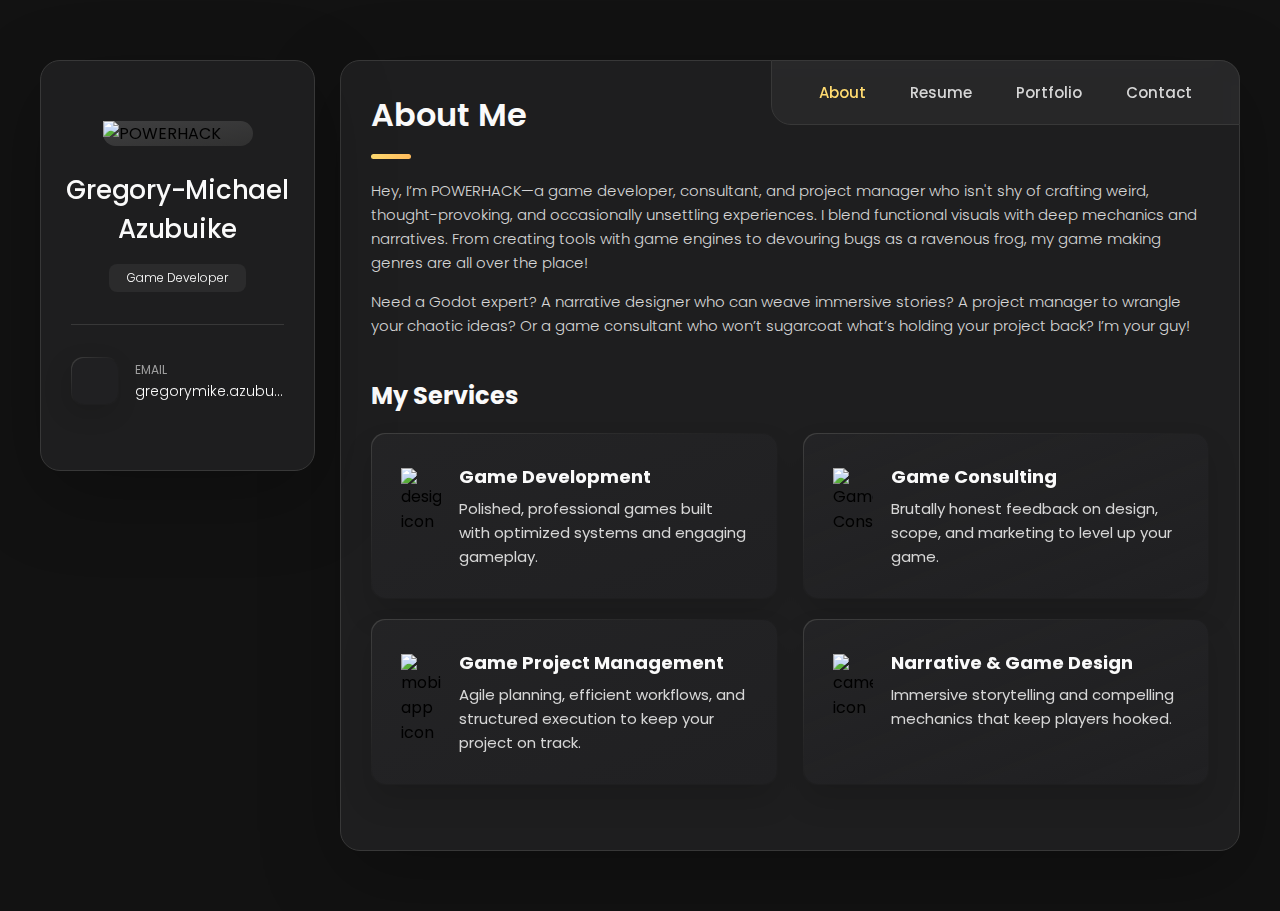
==== commit e688cbe9: "Update index.html" ====
--- a/index.html
+++ b/index.html
@@ -305,9 +305,9 @@
           - testimonials
         -->
 
-        <section class="testimonials">
-
-          <h3 class="h3 testimonials-title">Testimonials</h3>
+        <!-- <section class="testimonials"> -->
+
+          <!-- <h3 class="h3 testimonials-title">Testimonials</h3>
 
           <ul class="testimonials-list has-scrollbar">
 
@@ -318,18 +318,18 @@
                   <img src="./assets/images/avatar-1.png" alt="@TochiWritesCode" width="60" data-testimonials-avatar>
                 </figure>
 
-                <h4 class="h4 testimonials-item-title" data-testimonials-title>@TochiWritesCode</h4>
+                <h4 class="h4 testimonials-item-title" data-testimonials-title>Tochukwu Onwuka (UI/UX Designer)</h4>
 
                 <div class="testimonials-text" data-testimonials-text>
                   <p>
-                    Working with POWERHACK on a game jam has been an absolute game-changer. His expertise and
+                    Working with POWERHACK on Bug Eater, a game for a weekend jam was absolutely fun. His expertise and
                     attention to detail transformed our game from an idea into a masterpiece in less than 2 days! Not joking, he is a true mastermind.
                     Highly recommended!
                   </p>
                 </div>
 
               </div>
-            </li>
+            </li> -->
 
             <!-- <li class="testimonials-item">
               <div class="content-card" data-testimonials-item>
@@ -349,26 +349,7 @@
               </div>
             </li> -->
 
-            <li class="testimonials-item">
-              <div class="content-card" data-testimonials-item>
-
-                <figure class="testimonials-avatar-box">
-                  <img src="./assets/images/avatar-4.png" alt="Kelechi" width="60" data-testimonials-avatar>
-                </figure>
-
-                <h4 class="h4 testimonials-item-title" data-testimonials-title>Anonymous</h4>
-
-                <div class="testimonials-text" data-testimonials-text>
-                  <p>
-                    We turned to POWERHACK for consultation and to help define our game idea. He provided invaluable insights and guidance, and our game was a success! 
-                    He made a huge impact and it was a pleasure working with him.
-                  </p>
-                </div>
-
-              </div>
-            </li>
-
-            <li class="testimonials-item">
+            <!-- <li class="testimonials-item">
               <div class="content-card" data-testimonials-item>
 
                 <figure class="testimonials-avatar-box">
@@ -385,11 +366,11 @@
                 </div>
 
               </div>
-            </li>
-
-          </ul>
-
-        </section>
+            </li> -->
+
+          <!-- </ul> -->
+
+        <!-- </section> -->
 
 
         <!--
@@ -672,7 +653,7 @@
           <div class="skills-section">
             <h2><br></h2>
             <div class="skills-pentagon-container">
-              <canvas id="skillsPentagon" width="500" height="500"></canvas>
+              <canvas id="skillsPentagon"></canvas>
               <div id="skillLabels" class="skill-labels"></div>
               <div id="skillExplanation" class="skill-explanation"></div>
             </div>
--- a/assets/css/style.css
+++ b/assets/css/style.css
@@ -5,6 +5,7 @@
 
 /**
  * copyright 2022 @codewithsadee
+ * copyright 2025 Gregory-Michael Azubuike
  */
 
 
@@ -874,13 +875,23 @@
   display: flex;
   flex-direction: column;
   align-items: center;
+  width: 100%;
+  max-width: 800px;
+  margin: 0 auto;
 }
 
 .skills-pentagon-container {
   position: relative;
-  width: 500px;
-  height: 500px;
+  width: 100%;
+  max-width: 500px;
+  aspect-ratio: 1/1;
   margin-bottom: 40px;
+}
+
+#skillsPentagon {
+  width: 100%;
+  height: 100%;
+  display: block;
 }
 
 .skill-labels {
@@ -889,16 +900,20 @@
   height: 100%;
   top: 0;
   left: 0;
+  pointer-events: none; /* Make container transparent to clicks */
 }
 
 .skill-label {
   position: absolute;
   font-weight: bold;
   text-align: center;
-  width: 150px;
+  width: 120px;
   color: white;
   cursor: pointer;
   transition: color 0.2s ease;
+  pointer-events: auto; /* Re-enable clicks on labels */
+  font-size: clamp(0.75rem, 2vw, 1rem);
+  line-height: 1.2;
 }
 
 .skill-label:hover {
@@ -907,7 +922,7 @@
 
 .skill-percentage {
   display: block;
-  font-size: 1.2rem;
+  font-size: clamp(0.9rem, 2.5vw, 1.2rem);
   color: #FFD700;
   margin-top: 5px;
 }
@@ -918,7 +933,8 @@
   border: 2px solid #FFD700;
   border-radius: 8px;
   padding: 15px;
-  width: 300px;
+  max-width: min(400px, 80vw);
+  height: 200px;
   color: white;
   font-size: 0.9rem;
   line-height: 1.4;
@@ -974,7 +990,30 @@
   display: none;
 }
 
-
+/* Media queries for responsiveness */
+@media (max-width: 768px) {
+  .skills-pentagon-container {
+    max-width: 400px;
+  }
+}
+
+@media (max-width: 480px) {
+  .skills-pentagon-container {
+    max-width: 320px;
+  }
+  
+  .skill-label {
+    width: 100px;
+  }
+  
+  .skill-explanation {
+    width: calc(100vw - 40px);
+    left: 50% !important;
+    transform: translateX(-50%);
+    top: auto !important;
+    bottom: -200px;
+  }
+}
 
 /*-----------------------------------*\
   #PORTFOLIO
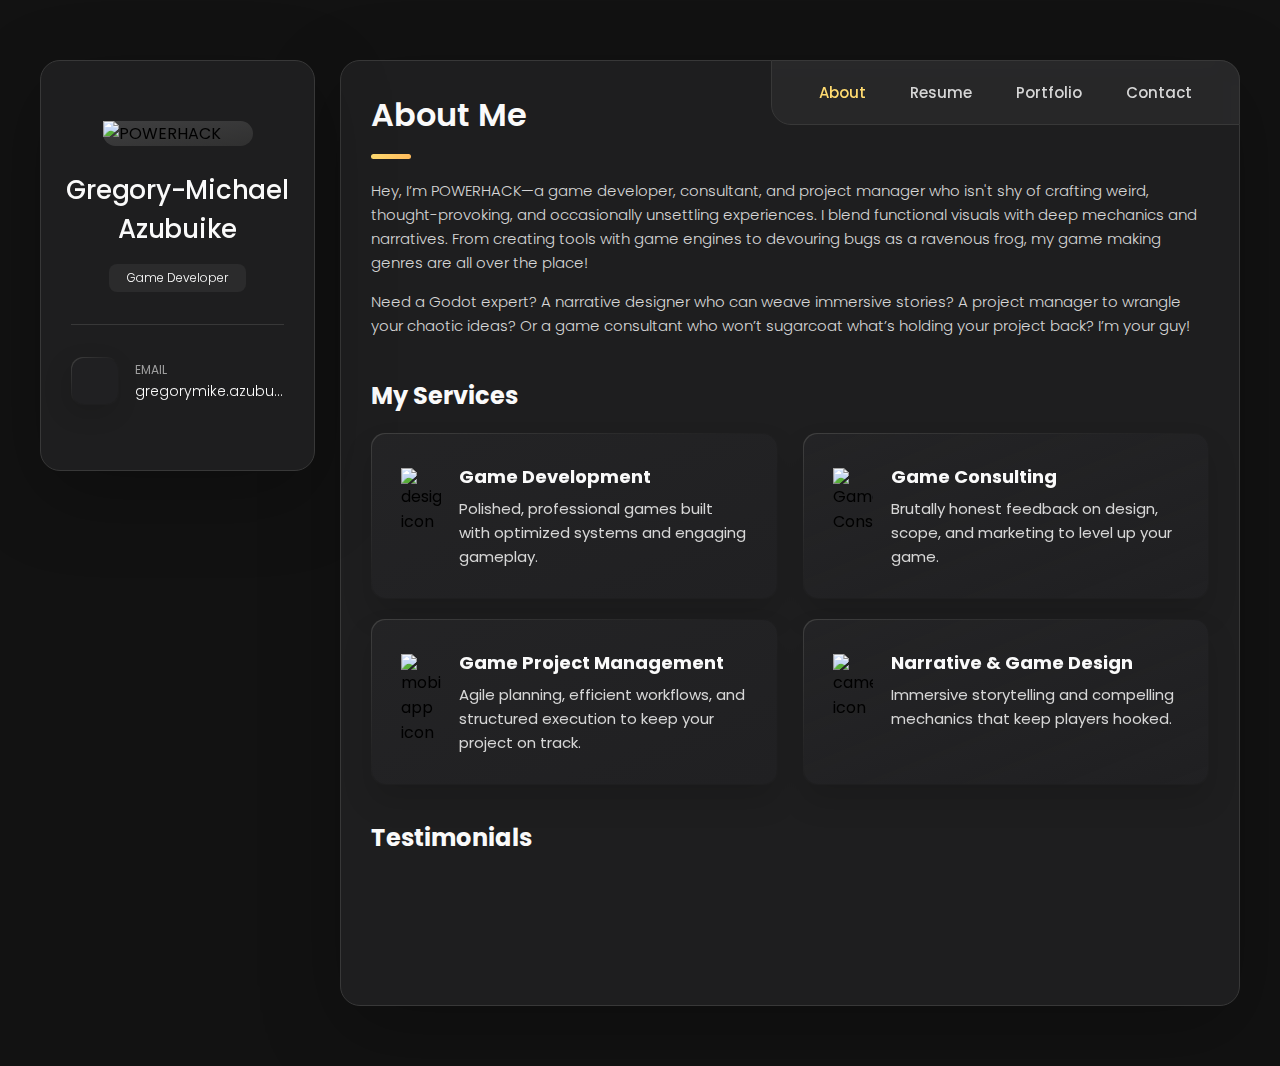
==== commit 7e645b7a: "Update index.html" ====
--- a/index.html
+++ b/index.html
@@ -305,13 +305,13 @@
           - testimonials
         -->
 
-        <!-- <section class="testimonials"> -->
-
-          <!-- <h3 class="h3 testimonials-title">Testimonials</h3>
+        <section class="testimonials">
+
+          <h3 class="h3 testimonials-title">Testimonials</h3>
 
           <ul class="testimonials-list has-scrollbar">
 
-            <li class="testimonials-item">
+            <!-- <li class="testimonials-item">
               <div class="content-card" data-testimonials-item>
 
                 <figure class="testimonials-avatar-box">
@@ -368,9 +368,9 @@
               </div>
             </li> -->
 
-          <!-- </ul> -->
-
-        <!-- </section> -->
+          </ul>
+
+        </section>
 
 
         <!--
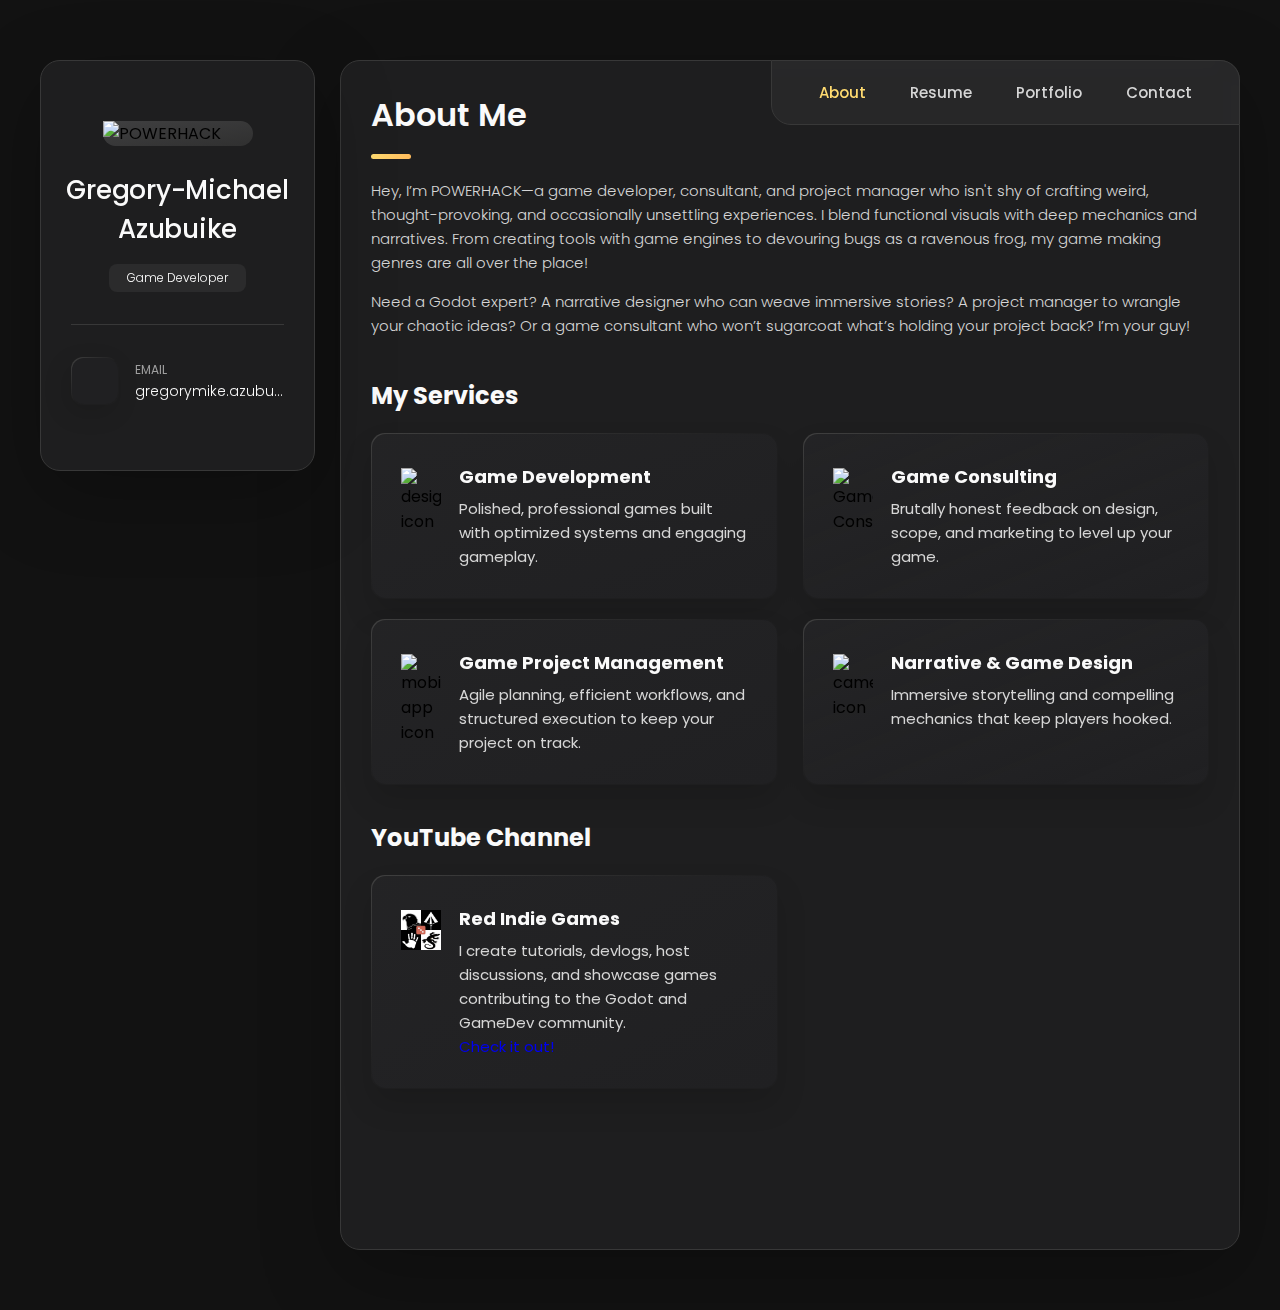
==== commit d5f8abce: "yt channel" ====
--- a/index.html
+++ b/index.html
@@ -300,6 +300,31 @@
 
         </section>
 
+        <section class="service">
+
+          <h3 class="h3 service-title">YouTube Channel</h3>
+
+          <ul class="service-list">
+
+            <li class="service-item">
+
+              <div class="service-icon-box">
+                <img src="./assets/images/RED INDIE ICON.png
+                " alt="design icon" width="40">
+              </div>
+
+              <div class="service-content-box">
+                <h4 class="h4 service-item-title">Red Indie Games</h4>
+
+                <p class="service-item-text">
+                  I create tutorials, devlogs, host discussions, and showcase games contributing to the Godot and GameDev community.<br>
+                  <a href="https://www.youtube.com/@-RedIndieGames">Check it out!</a>
+                </p>
+              </div>
+
+            </li>
+
+          </section>
 
         <!--
           - testimonials
@@ -307,7 +332,7 @@
 
         <section class="testimonials">
 
-          <h3 class="h3 testimonials-title">Testimonials</h3>
+          <!-- <h3 class="h3 testimonials-title">Testimonials</h3> -->
 
           <ul class="testimonials-list has-scrollbar">
 
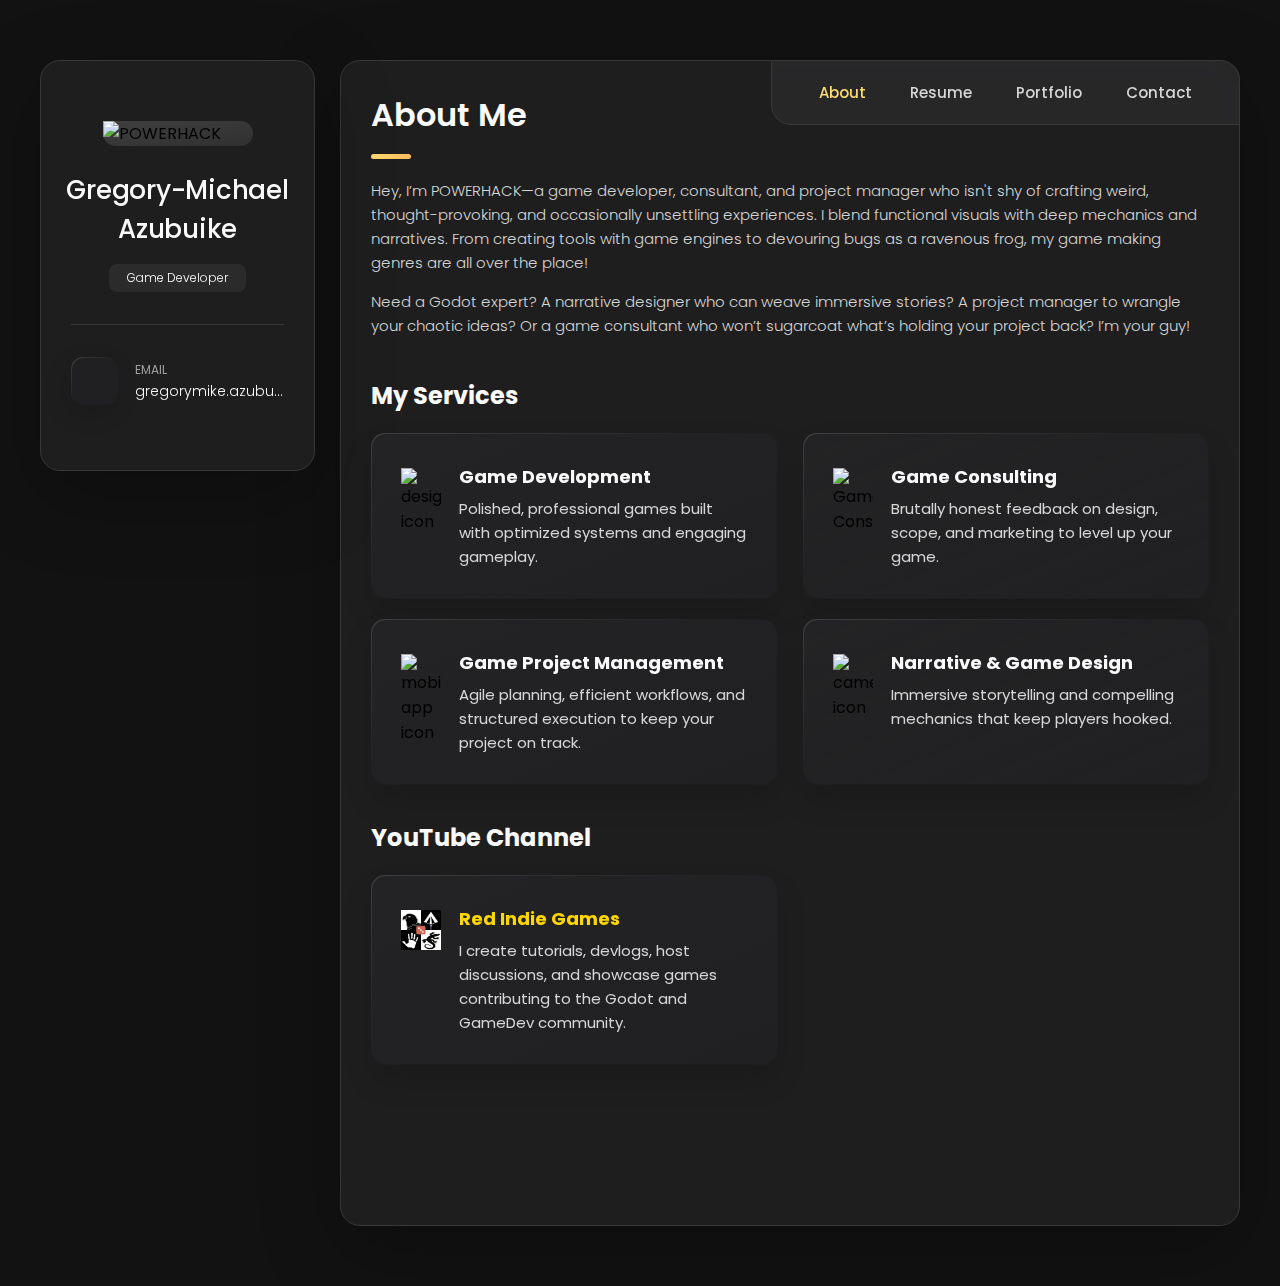
==== commit 4b430962: "Update index.html" ====
--- a/index.html
+++ b/index.html
@@ -303,28 +303,45 @@
         <section class="service">
 
           <h3 class="h3 service-title">YouTube Channel</h3>
-
+        
           <ul class="service-list">
-
+        
             <li class="service-item">
-
+        
               <div class="service-icon-box">
-                <img src="./assets/images/RED INDIE ICON.png
-                " alt="design icon" width="40">
-              </div>
-
+                <img src="./assets/images/RED INDIE ICON.png" alt="design icon" width="40">
+              </div>
+        
               <div class="service-content-box">
-                <h4 class="h4 service-item-title">Red Indie Games</h4>
-
+                <h4 class="h4 service-item-title">
+                  <a href="https://www.youtube.com/@-RedIndieGames" rel="noopener noreferrer">
+                    Red Indie Games
+                  </a>
+                </h4>
+        
                 <p class="service-item-text">
-                  I create tutorials, devlogs, host discussions, and showcase games contributing to the Godot and GameDev community.<br>
-                  <a href="https://www.youtube.com/@-RedIndieGames">Check it out!</a>
+                  I create tutorials, devlogs, host discussions, and showcase games contributing to the Godot and GameDev community.
                 </p>
               </div>
-
-            </li>
-
-          </section>
+        
+            </li>
+        
+          </ul>
+        
+        </section>
+        
+        <style>
+          .service-content-box a {
+            color: gold;
+            text-decoration: none;
+          }
+        
+          .service-content-box a:hover {
+            color: darkgoldenrod;
+            text-decoration: underline;
+          }
+        </style>
+        
 
         <!--
           - testimonials
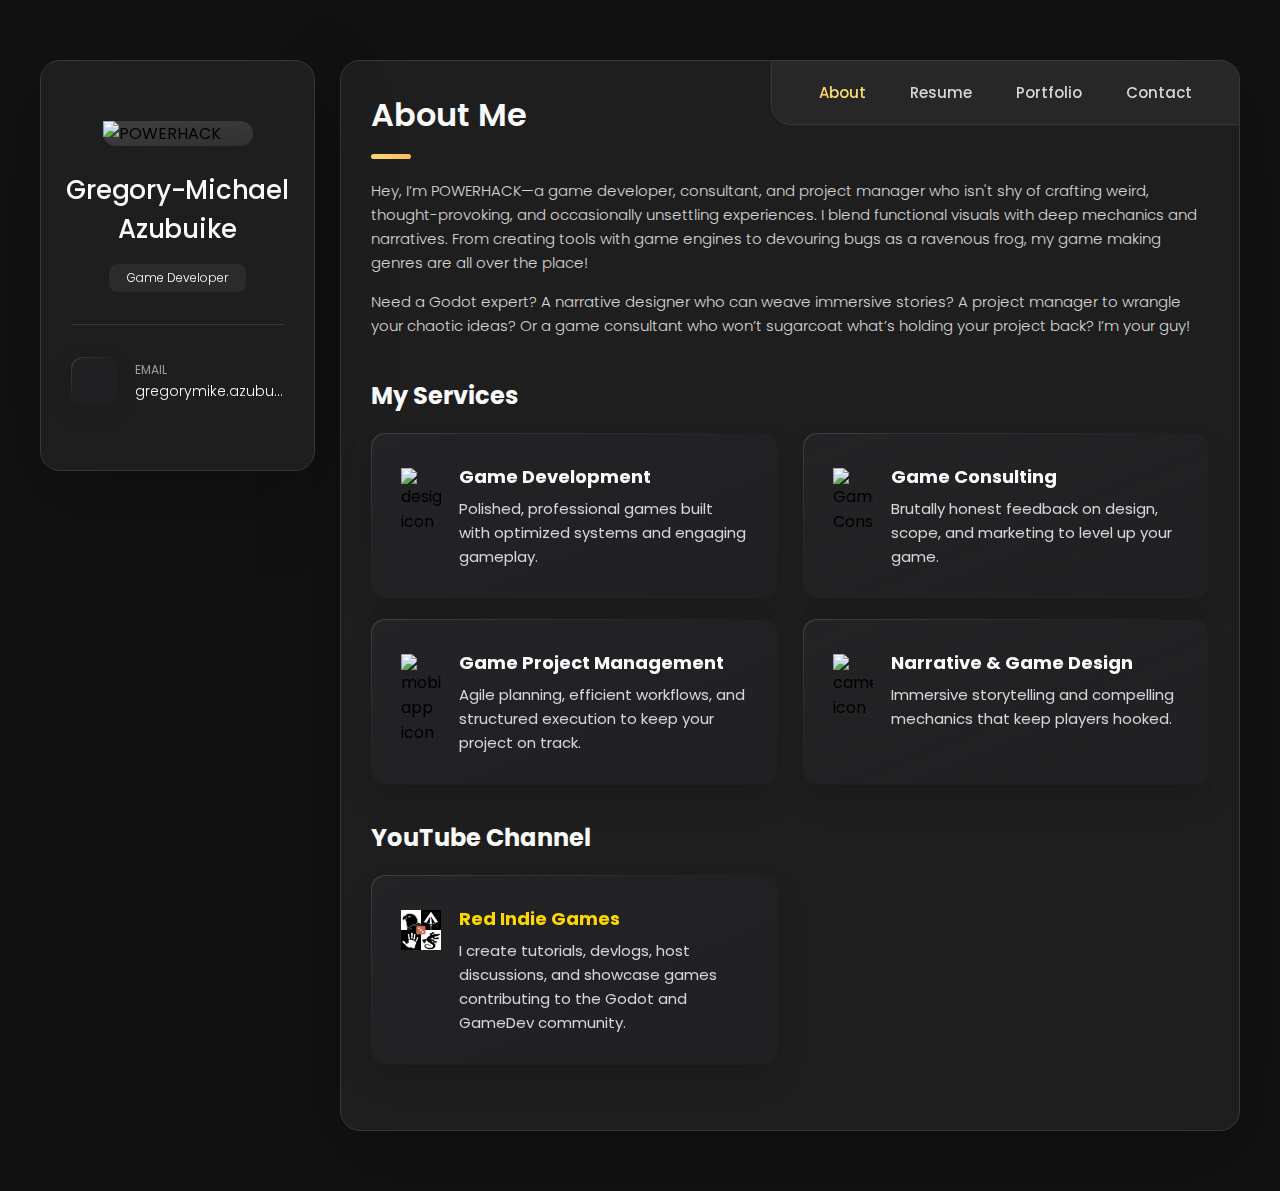
==== commit 910b2e69: "Update index.html" ====
--- a/index.html
+++ b/index.html
@@ -23,6 +23,10 @@
   <link rel="preconnect" href="https://fonts.googleapis.com">
   <link rel="preconnect" href="https://fonts.gstatic.com" crossorigin>
   <link href="https://fonts.googleapis.com/css2?family=Poppins:wght@300;400;500;600&display=swap" rel="stylesheet">
+
+  <script type="module" src="https://cdn.jsdelivr.net/npm/ionicons@latest/dist/ionicons/ionicons.esm.js"></script>
+  <script nomodule src="https://cdn.jsdelivr.net/npm/ionicons@latest/dist/ionicons/ionicons.js"></script>
+
 </head>
 
 <body>
@@ -347,11 +351,11 @@
           - testimonials
         -->
 
-        <section class="testimonials">
+        <!-- <section class="testimonials"> -->
 
           <!-- <h3 class="h3 testimonials-title">Testimonials</h3> -->
 
-          <ul class="testimonials-list has-scrollbar">
+          <!-- <ul class="testimonials-list has-scrollbar"> -->
 
             <!-- <li class="testimonials-item">
               <div class="content-card" data-testimonials-item>
@@ -410,9 +414,9 @@
               </div>
             </li> -->
 
-          </ul>
-
-        </section>
+          <!-- </ul> -->
+
+        <!-- </section> -->
 
 
         <!--
